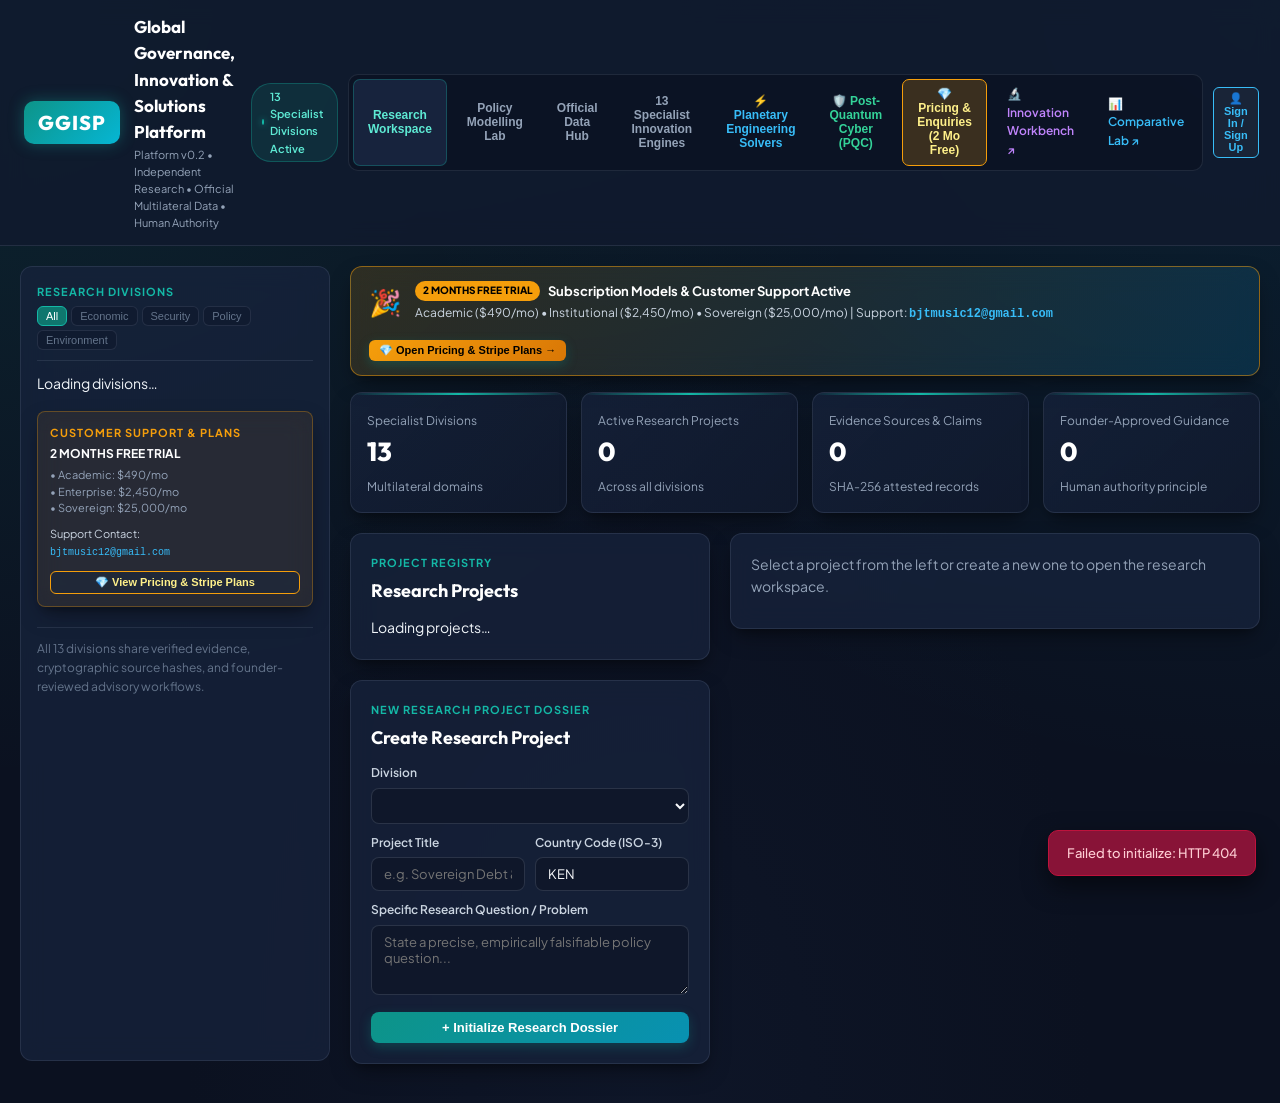
==== index.html @ ae22055c "fix(pricing): add homepage pricing banner, sidebar support desk, direct /pricing routes, hash router" ====
<!doctype html>
<html lang="en">
<head>
  <meta charset="utf-8">
  <meta name="viewport" content="width=device-width, initial-scale=1">
  <title>GGISP Platform v0.2 • Global Governance, Innovation & Solutions Platform</title>
  <link rel="preconnect" href="https://fonts.googleapis.com">
  <link rel="preconnect" href="https://fonts.gstatic.com" crossorigin>
  <link href="https://fonts.googleapis.com/css2?family=Outfit:wght@400;500;600;700;800&family=Plus+Jakarta+Sans:wght@400;500;600;700&display=swap" rel="stylesheet">
  <style>
    :root {
      --bg-main: #0b1120;
      --bg-surface: #111a2e;
      --bg-card: #17233d;
      --bg-glass: rgba(23, 35, 61, 0.75);
      --border: rgba(148, 163, 184, 0.15);
      --border-accent: rgba(20, 184, 166, 0.4);
      --teal-glow: #14b8a6;
      --teal-dark: #0f766e;
      --cyan: #06b6d4;
      --gold: #f59e0b;
      --rose: #f43f5e;
      --emerald: #10b981;
      --text-main: #f1f5f9;
      --text-muted: #94a3b8;
      --text-dim: #64748b;
      --radius: 12px;
      --shadow: 0 10px 25px -5px rgba(0, 0, 0, 0.4), 0 8px 10px -6px rgba(0, 0, 0, 0.3);
    }
    * { box-sizing: border-box; }
    body {
      margin: 0;
      background: var(--bg-main);
      color: var(--text-main);
      font-family: 'Plus Jakarta Sans', -apple-system, BlinkMacSystemFont, Segoe UI, Roboto, sans-serif;
      font-size: 14px;
      line-height: 1.55;
      background-image: 
        radial-gradient(at 0% 0%, rgba(20, 184, 166, 0.12) 0px, transparent 50%),
        radial-gradient(at 100% 0%, rgba(6, 182, 212, 0.1) 0px, transparent 50%),
        radial-gradient(at 50% 100%, rgba(15, 23, 42, 0.8) 0px, transparent 50%);
      min-height: 100vh;
    }
    header {
      background: rgba(17, 26, 46, 0.85);
      backdrop-filter: blur(12px);
      border-bottom: 1px solid var(--border);
      padding: 14px 24px;
      position: sticky;
      top: 0;
      z-index: 50;
      display: flex;
      align-items: center;
      justify-content: space-between;
      gap: 16px;
    }
    .brand { display: flex; align-items: center; gap: 14px; }
    .brand-logo {
      background: linear-gradient(135deg, #0d9488, #06b6d4);
      color: white;
      font-family: 'Outfit', sans-serif;
      font-weight: 800;
      font-size: 20px;
      padding: 6px 14px;
      border-radius: 10px;
      letter-spacing: 1px;
      box-shadow: 0 0 15px rgba(20, 184, 166, 0.35);
    }
    .brand h1 { margin: 0; font-family: 'Outfit', sans-serif; font-size: 17px; font-weight: 700; color: #fff; }
    .brand small { display: block; color: var(--text-muted); font-size: 11px; }
    .header-pills { display: flex; align-items: center; gap: 10px; }
    .status-pill {
      background: rgba(20, 184, 166, 0.12);
      border: 1px solid rgba(20, 184, 166, 0.3);
      color: #5eead4;
      font-size: 11px;
      font-weight: 600;
      padding: 4px 10px;
      border-radius: 20px;
      display: flex;
      align-items: center;
      gap: 6px;
    }
    .status-pill::before {
      content: ''; display: inline-block; width: 6px; height: 6px; border-radius: 50%; background: #14b8a6;
      box-shadow: 0 0 6px #14b8a6;
    }
    .top-nav {
      display: flex;
      gap: 6px;
      background: rgba(11, 17, 32, 0.6);
      padding: 4px;
      border-radius: 10px;
      border: 1px solid var(--border);
    }
    .nav-btn {
      background: transparent;
      border: 0;
      color: var(--text-muted);
      padding: 6px 14px;
      border-radius: 7px;
      font-size: 12px;
      font-weight: 600;
      cursor: pointer;
      transition: all .2s;
    }
    .nav-btn.active, .nav-btn:hover { background: var(--bg-card); color: #fff; }
    .nav-btn.active { color: #5eead4; border: 1px solid rgba(20, 184, 166, 0.3); }

    .layout {
      max-width: 1540px;
      margin: 0 auto;
      padding: 20px;
      display: grid;
      grid-template-columns: 310px minmax(0, 1fr);
      gap: 20px;
    }
    aside {
      background: var(--bg-glass);
      backdrop-filter: blur(12px);
      border: 1px solid var(--border);
      border-radius: var(--radius);
      padding: 16px;
      height: calc(100vh - 105px);
      overflow-y: auto;
      position: sticky;
      top: 85px;
    }
    .panel {
      background: var(--bg-glass);
      backdrop-filter: blur(12px);
      border: 1px solid var(--border);
      border-radius: var(--radius);
      padding: 20px;
      margin-bottom: 20px;
      box-shadow: var(--shadow);
    }
    .panel:hover { border-color: rgba(148, 163, 184, 0.25); }

    .eyebrow {
      font-size: 11px;
      font-weight: 700;
      text-transform: uppercase;
      letter-spacing: 1px;
      color: var(--teal-glow);
      margin-bottom: 6px;
      display: flex;
      align-items: center;
      gap: 6px;
    }
    h2 { font-family: 'Outfit', sans-serif; font-size: 18px; font-weight: 700; margin: 0 0 12px; color: #fff; }
    h3 { font-family: 'Outfit', sans-serif; font-size: 15px; font-weight: 600; margin: 0 0 8px; color: #e2e8f0; }
    p { margin: 0 0 10px; color: var(--text-muted); }
    .help { font-size: 12px; color: var(--text-dim); }

    /* Domain List */
    .domain-filter {
      display: flex;
      gap: 4px;
      flex-wrap: wrap;
      margin-bottom: 12px;
      padding-bottom: 10px;
      border-bottom: 1px solid var(--border);
    }
    .df-btn {
      background: rgba(15, 23, 42, 0.5);
      border: 1px solid var(--border);
      color: var(--text-dim);
      font-size: 11px;
      padding: 3px 8px;
      border-radius: 6px;
      cursor: pointer;
    }
    .df-btn.active { background: var(--teal-dark); color: #fff; border-color: var(--teal-glow); }

    .domain-item {
      width: 100%;
      text-align: left;
      padding: 10px 12px;
      border-radius: 8px;
      background: transparent;
      border: 1px solid transparent;
      color: var(--text-main);
      display: flex;
      justify-content: space-between;
      align-items: center;
      cursor: pointer;
      margin-bottom: 4px;
      transition: all .15s;
    }
    .domain-item:hover { background: rgba(255, 255, 255, 0.04); }
    .domain-item.active { background: rgba(20, 184, 166, 0.12); border-color: var(--border-accent); color: #5eead4; }
    .domain-info b { display: block; font-size: 13px; font-weight: 600; }
    .domain-info small { color: var(--text-dim); font-size: 11px; }
    .badge {
      background: rgba(148, 163, 184, 0.15);
      color: var(--text-muted);
      font-size: 11px;
      padding: 2px 7px;
      border-radius: 12px;
      font-weight: 600;
    }

    /* Metrics Grid */
    .metrics {
      display: grid;
      grid-template-columns: repeat(4, 1fr);
      gap: 14px;
      margin-bottom: 20px;
    }
    .metric-card {
      background: linear-gradient(135deg, rgba(23, 35, 61, 0.7), rgba(17, 26, 46, 0.8));
      border: 1px solid var(--border);
      padding: 16px;
      border-radius: var(--radius);
      box-shadow: var(--shadow);
      position: relative;
      overflow: hidden;
    }
    .metric-card::after {
      content: '';
      position: absolute;
      top: 0; left: 0; right: 0; height: 2px;
      background: linear-gradient(90deg, transparent, var(--teal-glow), transparent);
    }
    .metric-num { font-family: 'Outfit', sans-serif; font-size: 26px; font-weight: 800; color: #fff; margin: 2px 0; }
    .metric-card small { color: var(--text-muted); font-size: 12px; }

    /* Work Area Grid */
    .grid-2 { display: grid; grid-template-columns: 360px minmax(0, 1fr); gap: 20px; }

    /* Forms & Inputs */
    label { display: block; font-size: 12px; font-weight: 600; color: #cbd5e1; margin-bottom: 5px; }
    input:not([type="checkbox"]), select, textarea {
      width: 100%;
      background: #0f172a;
      border: 1px solid rgba(148, 163, 184, 0.2);
      border-radius: 8px;
      padding: 8px 12px;
      color: #f8fafc;
      font-family: inherit;
      font-size: 13px;
      transition: border-color .2s;
    }
    input:focus, select:focus, textarea:focus {
      outline: none;
      border-color: var(--teal-glow);
      box-shadow: 0 0 0 3px rgba(20, 184, 166, 0.2);
    }
    textarea { min-height: 70px; resize: vertical; }
    .row-2 { display: grid; grid-template-columns: 1fr 1fr; gap: 10px; }
    .row-3 { display: grid; grid-template-columns: 1fr 1fr 1fr; gap: 10px; }

    /* Buttons */
    .btn {
      display: inline-flex;
      align-items: center;
      justify-content: center;
      gap: 6px;
      padding: 8px 16px;
      border-radius: 8px;
      font-weight: 600;
      font-size: 13px;
      cursor: pointer;
      transition: all .2s;
      border: 0;
    }
    .btn-primary {
      background: linear-gradient(135deg, #0d9488, #0891b2);
      color: white;
      box-shadow: 0 4px 12px rgba(13, 148, 136, 0.3);
    }
    .btn-primary:hover { opacity: 0.92; transform: translateY(-1px); }
    .btn-secondary {
      background: rgba(30, 41, 59, 0.7);
      border: 1px solid var(--border);
      color: #e2e8f0;
    }
    .btn-secondary:hover { background: rgba(51, 65, 85, 0.8); border-color: rgba(148, 163, 184, 0.3); }
    .btn-gold {
      background: linear-gradient(135deg, #d97706, #b45309);
      color: white;
    }
    .btn-sm { font-size: 11px; padding: 4px 10px; border-radius: 6px; }

    /* Tags & Statuses */
    .tag {
      font-size: 11px;
      font-weight: 700;
      padding: 3px 8px;
      border-radius: 12px;
      display: inline-flex;
      align-items: center;
      gap: 4px;
      text-transform: uppercase;
      letter-spacing: 0.5px;
    }
    .tag.supported, .tag.ready, .tag.approved { background: rgba(16, 185, 129, 0.15); color: #34d399; border: 1px solid rgba(16, 185, 129, 0.3); }
    .tag.unverified, .tag.concept, .tag.draft { background: rgba(245, 158, 11, 0.15); color: #fbbf24; border: 1px solid rgba(245, 158, 11, 0.3); }
    .tag.disputed, .tag.error { background: rgba(244, 63, 94, 0.15); color: #fb7185; border: 1px solid rgba(244, 63, 94, 0.3); }
    .tag.research, .tag.review { background: rgba(6, 182, 212, 0.15); color: #38bdf8; border: 1px solid rgba(6, 182, 212, 0.3); }

    /* Project Cards */
    .project-card {
      background: rgba(15, 23, 42, 0.6);
      border: 1px solid var(--border);
      border-radius: 9px;
      padding: 12px 14px;
      margin-bottom: 8px;
      cursor: pointer;
      text-align: left;
      width: 100%;
      color: var(--text-main);
      transition: all .15s;
    }
    .project-card:hover { border-color: rgba(20, 184, 166, 0.4); background: rgba(20, 184, 166, 0.05); }
    .project-card.active { border-color: var(--teal-glow); background: rgba(20, 184, 166, 0.12); }
    .project-card b { display: block; font-size: 13px; margin-bottom: 3px; color: #fff; }
    .project-card small { color: var(--text-muted); font-size: 11px; }

    /* Dossier Records */
    .record-card {
      background: rgba(15, 23, 42, 0.5);
      border: 1px solid var(--border);
      border-radius: 9px;
      padding: 14px;
      margin-bottom: 10px;
    }
    .record-card:hover { border-color: rgba(148, 163, 184, 0.25); }
    .record-header { display: flex; justify-content: space-between; align-items: flex-start; gap: 10px; margin-bottom: 6px; }

    /* Live Data Card */
    .data-pill {
      background: rgba(15, 23, 42, 0.8);
      border: 1px solid var(--border);
      border-radius: 8px;
      padding: 10px;
      text-align: center;
    }
    .data-pill small { color: var(--text-dim); display: block; font-size: 10px; text-transform: uppercase; }
    .data-pill b { font-family: 'Outfit', sans-serif; font-size: 16px; color: #38bdf8; display: block; margin-top: 2px; }

    /* SVG Chart */
    .chart-container {
      background: #090d16;
      border: 1px solid var(--border);
      border-radius: 10px;
      padding: 14px;
      margin: 14px 0;
    }
    svg.chart { width: 100%; height: 210px; overflow: visible; }
    .chart-legend { display: flex; gap: 15px; font-size: 11px; margin-top: 8px; justify-content: center; }
    .legend-item { display: flex; align-items: center; gap: 5px; color: var(--text-muted); }
    .legend-color { width: 10px; height: 10px; border-radius: 2px; }

    /* Notification message */
    #notification {
      position: fixed;
      bottom: 24px;
      right: 24px;
      max-width: 420px;
      z-index: 100;
      padding: 12px 18px;
      border-radius: 10px;
      box-shadow: 0 10px 25px rgba(0,0,0,0.5);
      font-size: 13px;
      font-weight: 500;
      display: none;
      animation: slideIn .2s ease;
    }
    #notification.success { background: #064e3b; border: 1px solid #059669; color: #a7f3d0; }
    #notification.error { background: #881337; border: 1px solid #be123c; color: #fecdd3; }
    @keyframes slideIn { from { transform: translateY(20px); opacity: 0; } to { transform: translateY(0); opacity: 1; } }

    /* Responsive */
    @media (max-width: 1080px) {
      .layout { grid-template-columns: 1fr; }
      aside { height: auto; position: static; }
      .grid-2 { grid-template-columns: 1fr; }
      .metrics { grid-template-columns: repeat(2, 1fr); }
    }
  </style>
</head>
<body>

<header>
  <div class="brand">
    <div class="brand-logo">GGISP</div>
    <div>
      <h1>Global Governance, Innovation & Solutions Platform</h1>
      <small>Platform v0.2 • Independent Research • Official Multilateral Data • Human Authority</small>
    </div>
  </div>
  <div class="header-pills">
    <span class="status-pill">13 Specialist Divisions Active</span>
    <div class="top-nav">
      <button class="nav-btn active" data-tab="workspace">Research Workspace</button>
      <button class="nav-btn" data-tab="models">Policy Modelling Lab</button>
      <button class="nav-btn" data-tab="official-data">Official Data Hub</button>
      <button class="nav-btn" data-tab="specialist">13 Specialist Innovation Engines</button>
      <button class="nav-btn" data-tab="engineering" style="color: #38bdf8; font-weight: 700;">⚡ Planetary Engineering Solvers</button>
      <button class="nav-btn" data-tab="pqc" style="color: #34d399; font-weight: 700;">🛡️ Post-Quantum Cyber (PQC)</button>
      <button class="nav-btn" data-tab="pricing" id="navBtnPricing" style="background: rgba(245, 158, 11, 0.2); border: 1px solid #f59e0b; color: #fef08a; font-weight: 800;">💎 Pricing & Enquiries (2 Mo Free)</button>
      <a href="/workbench" target="_blank" class="nav-btn" style="color:#c084fc; text-decoration:none; display:inline-flex; align-items:center; gap:4px;">🔬 Innovation Workbench ↗</a>
      <a href="/lab" target="_blank" class="nav-btn" style="color:#38bdf8; text-decoration:none; display:inline-flex; align-items:center; gap:4px;">📊 Comparative Lab ↗</a>
    </div>
    <div id="userAuthWidget" style="display: flex; align-items: center; gap: 8px;">
      <button id="authModalBtn" class="btn btn-secondary btn-sm" style="border-color: #38bdf8; color: #38bdf8; display: flex; align-items: center; gap: 5px; cursor: pointer;">
        👤 Sign In / Sign Up
      </button>
      <div id="userLoggedInPill" style="display: none; align-items: center; gap: 8px; background: rgba(15, 23, 42, 0.9); border: 1px solid rgba(56, 189, 248, 0.4); padding: 4px 10px; border-radius: 20px; font-size: 11px;">
        <span id="userDisplayName" style="font-weight: 600; color: #fff;"></span>
        <span id="userRoleBadge" class="badge" style="font-size: 10px;"></span>
        <button id="btnSignOut" style="background: transparent; border: 0; color: #f43f5e; cursor: pointer; font-size: 11px; padding: 0 4px; font-weight: 600;" title="Sign Out">Sign Out</button>
      </div>
    </div>
  </div>
</header>

<div class="layout">
  <!-- Sidebar: 13 Divisions -->
  <aside>
    <div class="eyebrow">RESEARCH DIVISIONS</div>
    <div class="domain-filter">
      <button class="df-btn active" data-family="all">All</button>
      <button class="df-btn" data-family="economic">Economic</button>
      <button class="df-btn" data-family="high">Security</button>
      <button class="df-btn" data-family="policy">Policy</button>
      <button class="df-btn" data-family="environment">Environment</button>
    </div>
    <div id="domainList">Loading divisions…</div>

    <!-- Customer Support & Pricing Sidebar Widget -->
    <div class="panel" style="margin-top: 16px; background: rgba(245, 158, 11, 0.08); border: 1px solid rgba(245, 158, 11, 0.3); padding: 12px; border-radius: 8px;">
      <div class="eyebrow" style="color: #f59e0b; margin-bottom: 4px;">CUSTOMER SUPPORT & PLANS</div>
      <div style="font-size: 12px; font-weight: 700; color: #fff; margin-bottom: 4px;">2 MONTHS FREE TRIAL</div>
      <div style="font-size: 11px; color: var(--text-muted); line-height: 1.5; margin-bottom: 8px;">
        • Academic: $490/mo<br>
        • Enterprise: $2,450/mo<br>
        • Sovereign: $25,000/mo
      </div>
      <div style="font-size: 11px; color: #cbd5e1; margin-bottom: 10px;">
        Support Contact:<br>
        <code style="color: #38bdf8; font-size: 10px; word-break: break-all;">bjtmusic12@gmail.com</code>
      </div>
      <button class="btn btn-secondary btn-sm" onclick="switchTab('pricing')" style="width: 100%; justify-content: center; border-color: #f59e0b; color: #fef08a; cursor: pointer; font-size: 11px; font-weight: 700;">
        💎 View Pricing & Stripe Plans
      </button>
    </div>

    <div style="margin-top: 16px; padding-top: 12px; border-top: 1px solid var(--border);" class="help">
      All 13 divisions share verified evidence, cryptographic source hashes, and founder-reviewed advisory workflows.
    </div>
  </aside>

  <!-- Main View -->
  <main>
    <!-- Prominent Global Launch & Pricing Announcement Banner -->
    <div class="panel" style="background: linear-gradient(135deg, rgba(245, 158, 11, 0.15), rgba(14, 165, 233, 0.15)); border: 1px solid rgba(245, 158, 11, 0.5); margin-bottom: 16px; padding: 14px 18px; display: flex; align-items: center; justify-content: space-between; gap: 16px; flex-wrap: wrap;">
      <div style="display: flex; align-items: center; gap: 14px;">
        <span style="font-size: 26px;">🎉</span>
        <div>
          <div style="display: flex; align-items: center; gap: 8px; flex-wrap: wrap;">
            <span class="badge" style="background: #f59e0b; color: #000; font-weight: 800; font-size: 10px; padding: 2px 8px;">2 MONTHS FREE TRIAL</span>
            <span style="font-size: 13px; font-weight: 700; color: #fff;">Subscription Models & Customer Support Active</span>
          </div>
          <div style="font-size: 12px; color: #cbd5e1; margin-top: 3px;">
            Academic ($490/mo) • Institutional ($2,450/mo) • Sovereign ($25,000/mo) | Support: <code style="color: #38bdf8; font-weight: 700;">bjtmusic12@gmail.com</code>
          </div>
        </div>
      </div>
      <div style="display: flex; gap: 8px; align-items: center;">
        <button class="btn btn-primary btn-sm" onclick="switchTab('pricing')" style="background: linear-gradient(135deg, #f59e0b, #d97706); color: #000; font-weight: 800; cursor: pointer; display: flex; align-items: center; gap: 5px;">
          💎 Open Pricing & Stripe Plans →
        </button>
      </div>
    </div>

    <div class="metrics" id="metricsBar">
      <div class="metric-card"><small>Specialist Divisions</small><div class="metric-num">13</div><small>Multilateral domains</small></div>
      <div class="metric-card"><small>Active Research Projects</small><div class="metric-num" id="metricProjects">0</div><small>Across all divisions</small></div>
      <div class="metric-card"><small>Evidence Sources & Claims</small><div class="metric-num" id="metricEvidence">0</div><small>SHA-256 attested records</small></div>
      <div class="metric-card"><small>Founder-Approved Guidance</small><div class="metric-num" id="metricApproved">0</div><small>Human authority principle</small></div>
    </div>

    <!-- TAB 1: WORKSPACE -->
    <div id="tab-workspace" class="tab-content">
      <div class="grid-2">
        <div>
          <!-- Projects List -->
          <div class="panel">
            <div class="eyebrow">PROJECT REGISTRY</div>
            <h2>Research Projects</h2>
            <div id="projectList">Loading projects…</div>
          </div>

          <!-- Create Project -->
          <div class="panel">
            <div class="eyebrow">NEW RESEARCH PROJECT DOSSIER</div>
            <h2>Create Research Project</h2>
            <form id="createProjectForm">
              <div style="margin-bottom: 10px;">
                <label>Division</label>
                <select id="projDomain" name="domain_slug" required></select>
              </div>
              <div class="row-2" style="margin-bottom: 10px;">
                <div>
                  <label>Project Title</label>
                  <input name="title" minlength="4" maxlength="180" placeholder="e.g. Sovereign Debt & Tariff Shocks" required>
                </div>
                <div>
                  <label>Country Code (ISO-3)</label>
                  <input name="country_code" value="KEN" maxlength="5" required>
                </div>
              </div>
              <div style="margin-bottom: 12px;">
                <label>Specific Research Question / Problem</label>
                <textarea name="problem" minlength="15" placeholder="State a precise, empirically falsifiable policy question..." required></textarea>
              </div>
              <button class="btn btn-primary" type="submit" style="width:100%;">+ Initialize Research Dossier</button>
            </form>
          </div>
        </div>

        <!-- Project Dossier Workspace -->
        <div id="dossierWorkspace">
          <div class="panel">
            <p>Select a project from the left or create a new one to open the research workspace.</p>
          </div>
        </div>
      </div>
    </div>

    <!-- TAB 2: MODELLING LAB -->
    <div id="tab-models" class="tab-content" style="display:none;">
      <div class="panel">
        <div class="eyebrow">QUANTITATIVE SIMULATION LAB</div>
        <h2>Validated Mathematical Policy Models</h2>
        <p>Transparent, peer-checkable stock-flow equations and cross-domain simulations calibrated with official data.</p>
        
        <div class="top-nav" style="margin-bottom: 16px; width: fit-content;">
          <button class="nav-btn active" data-model="debt">Dynamic Sovereign Debt Model</button>
          <button class="nav-btn" data-model="devfin">Development Finance Allocation</button>
          <button class="nav-btn" data-model="cross">Cross-Domain Macro-Fiscal Simulator</button>
        </div>

        <!-- Model 1: Dynamic Sovereign Debt -->
        <div id="model-pane-debt">
          <form id="debtModelForm">
            <div class="row-3" style="margin-bottom: 10px;">
              <div><label>Initial Debt / GDP (%)</label><input type="number" step="0.1" name="initial_debt_percent_gdp" value="70.8" required></div>
              <div><label>Effective Nominal Interest Rate (%)</label><input type="number" step="0.1" name="interest_rate_percent" value="7.2" required></div>
              <div><label>Nominal GDP Growth (%)</label><input type="number" step="0.1" name="nominal_gdp_growth_percent" value="6.5" required></div>
            </div>
            <div class="row-3" style="margin-bottom: 10px;">
              <div><label>Primary Budget Surplus / GDP (%)</label><input type="number" step="0.1" name="primary_surplus_percent_gdp" value="-0.8" required></div>
              <div><label>Foreign Currency Debt Share (%)</label><input type="number" step="1" name="foreign_debt_share_percent" value="55" required></div>
              <div><label>Year-1 Currency Depreciation (%)</label><input type="number" step="0.5" name="currency_depreciation_percent" value="10" required></div>
            </div>
            <div class="row-2" style="margin-bottom: 14px;">
              <div><label>Contingent Liabilities Shock (% GDP)</label><input type="number" step="0.5" name="contingent_liabilities_percent_gdp" value="0.0"></div>
              <div><label>Simulation Horizon (Years)</label><input type="number" min="1" max="25" name="years" value="5" required></div>
            </div>
            <div style="display:flex; gap:10px;">
              <button class="btn btn-primary" type="submit">Run Debt Scenarios</button>
              <button class="btn btn-secondary" type="button" id="saveDebtSimBtn">Save Result to Selected Project</button>
            </div>
          </form>
          <div id="debtModelOutput" style="margin-top: 16px;"></div>
        </div>

        <!-- Model 2: Development Finance -->
        <div id="model-pane-devfin" style="display:none;">
          <form id="devfinModelForm">
            <div class="row-3" style="margin-bottom: 10px;">
              <div><label>Financing Pool (Million USD)</label><input type="number" step="10" name="total_financing_pool_million_usd" value="2500" required></div>
              <div><label>National GDP (Million USD)</label><input type="number" step="100" name="country_gdp_million_usd" value="110000" required></div>
              <div><label>Annual Govt Revenue (Million USD)</label><input type="number" step="100" name="annual_govt_revenue_million_usd" value="19500" required></div>
            </div>
            <div class="row-3" style="margin-bottom: 10px;">
              <div><label>Existing Debt Service (Million USD)</label><input type="number" step="10" name="current_annual_debt_service_million_usd" value="4800" required></div>
              <div><label>Concessional Interest (%)</label><input type="number" step="0.1" name="concessional_interest_rate_percent" value="1.8" required></div>
              <div><label>Grant Share (%)</label><input type="number" step="1" name="grant_element_share_percent" value="35" required></div>
            </div>
            <div class="row-2" style="margin-bottom: 14px;">
              <div><label>Sector Weights: Infra / Health / Edu / Climate (%)</label>
                <div class="row-2">
                  <input type="number" name="infrastructure_weight" value="35" title="Infrastructure">
                  <input type="number" name="healthcare_weight" value="25" title="Healthcare">
                  <input type="number" name="education_weight" value="20" title="Education">
                  <input type="number" name="climate_adaptation_weight" value="20" title="Climate">
                </div>
              </div>
              <div><label>Loan Maturity (Years)</label><input type="number" name="loan_maturity_years" value="25" required></div>
            </div>
            <button class="btn btn-primary" type="submit">Optimize Capital Allocation</button>
          </form>
          <div id="devfinModelOutput" style="margin-top: 16px;"></div>
        </div>

        <!-- Model 3: Cross Domain Macro-Fiscal -->
        <div id="model-pane-cross" style="display:none;">
          <form id="crossModelForm">
            <div class="row-3" style="margin-bottom: 10px;">
              <div><label>Country Code</label><input name="country_code" value="KEN" required></div>
              <div><label>Initial Debt / GDP (%)</label><input type="number" step="0.1" name="initial_debt_percent_gdp" value="70.8" required></div>
              <div><label>Baseline GDP Growth (%)</label><input type="number" step="0.1" name="baseline_gdp_growth_percent" value="5.2" required></div>
            </div>
            <div class="row-3" style="margin-bottom: 10px;">
              <div><label>Annual Exports (Million USD)</label><input type="number" step="10" name="annual_exports_million_usd" value="7430" required></div>
              <div><label>Trade Openness / GDP (%)</label><input type="number" step="0.5" name="trade_openness_percent_gdp" value="34.5" required></div>
              <div><label>Partner Tariff Shock (Delta pp)</label><input type="number" step="0.5" name="partner_tariff_shock_delta_pp" value="5.0" required></div>
            </div>
            <div class="row-2" style="margin-bottom: 14px;">
              <div><label>Concessional MDB Financing (Million USD/yr)</label><input type="number" step="10" name="annual_concessional_finance_million_usd" value="1200" required></div>
              <div><label>Simulation Horizon (Years)</label><input type="number" min="1" max="15" name="years" value="5" required></div>
            </div>
            <button class="btn btn-primary" type="submit">Simulate Cross-Domain Policy Paths</button>
          </form>
          <div id="crossModelOutput" style="margin-top: 16px;"></div>
        </div>

      </div>
    </div>

    <!-- TAB 3: OFFICIAL DATA HUB -->
    <div id="tab-official-data" class="tab-content" style="display:none;">
      <div class="panel">
        <div class="eyebrow">MULTILATERAL DATA INTEGRATION</div>
        <h2>World Bank • IMF • WTO Official Data Hub</h2>
        <p>Live queries with authenticated fallback datasets and cryptographic provenance snapshots.</p>

        <div style="display: flex; gap: 10px; align-items: center; margin-bottom: 16px;">
          <label style="margin:0; font-size:13px;">Select Benchmark Sovereign:</label>
          <select id="countrySelect" style="max-width: 250px;">
            <option value="KEN">Kenya (KEN) — Sub-Saharan Africa</option>
            <option value="GHA">Ghana (GHA) — West Africa</option>
            <option value="LKA">Sri Lanka (LKA) — South Asia</option>
            <option value="ARG">Argentina (ARG) — Latin America</option>
            <option value="ZMB">Zambia (ZMB) — Southern Africa</option>
            <option value="VNM">Vietnam (VNM) — East Asia</option>
            <option value="IND">India (IND) — South Asia</option>
          </select>
          <button class="btn btn-primary" id="fetchOfficialBtn">Query Multilateral Hub</button>
          <button class="btn btn-gold" id="applyToModelsBtn">Apply to Simulation Lab →</button>
        </div>

        <div id="officialDataDisplay">Click "Query Multilateral Hub" to inspect harmonized World Bank, IMF, and WTO data.</div>
      </div>
    </div>

    <!-- TAB 4: 13 SPECIALIST INNOVATION ENGINES -->
    <div id="tab-specialist" class="tab-content" style="display:none;">
      <div class="panel">
        <div class="eyebrow">HIGH INNOVATION SUITE • 13 DOMAINS</div>
        <h2>Specialist Quantitative Innovation Engines</h2>
        <p>Advanced algorithmic policy solvers for every international domain — from nuclear safeguards and orbital space safety to global minimum taxes and genomic early warning.</p>

        <div style="display: flex; gap: 12px; align-items: center; margin-bottom: 18px; flex-wrap: wrap;">
          <label style="margin:0; font-size:13px; font-weight:600;">Select Specialist Division:</label>
          <select id="specialistEngineSelect" style="max-width: 380px;"></select>
          <button class="btn btn-primary" id="loadEngineSpecBtn">Configure Parameters</button>
        </div>

        <div id="engineCardHeader" class="record-card" style="margin-bottom:16px; border-left: 3px solid var(--teal-glow);">
          <div class="record-header">
            <div>
              <b id="engineTitleDisplay" style="font-size:15px; color:#fff;">Select an engine</b>
              <small id="engineInstDisplay" style="color:var(--text-dim); display:block; margin-top:2px;"></small>
            </div>
            <span class="tag supported" id="engineSlugBadge">DOMAIN ENGINE</span>
          </div>
          <p id="engineDescDisplay" style="font-size:13px; margin: 6px 0 0; color:#cbd5e1;"></p>
        </div>

        <div class="grid-2">
          <!-- Parameter Inputs -->
          <div class="panel" style="padding:16px; background:rgba(15,23,42,0.6);">
            <div class="eyebrow">ALGORITHMIC PARAMETERS</div>
            <form id="specialistEngineForm">
              <div id="engineParamFields"></div>
              <button class="btn btn-primary" type="submit" style="width:100%; margin-top:14px;">▶ Execute Quantitative Engine</button>
            </form>
          </div>

          <!-- Output Display -->
          <div class="panel" style="padding:16px; background:rgba(15,23,42,0.6);">
            <div class="eyebrow">SIMULATION OUTPUT & POLICY EVALUATION</div>
            <div id="engineOutputDisplay"><p class="help">Configure parameters and click "Execute Quantitative Engine" to run calculations.</p></div>
          </div>
        </div>
      </div>
    <!-- TAB 5: PLANETARY ENGINEERING SOLVERS & ADVANCED TECHNOLOGIES -->
    <div id="tab-engineering" class="tab-content" style="display:none;">
      <div class="panel" style="background: linear-gradient(135deg, rgba(23, 35, 61, 0.9), rgba(15, 23, 42, 0.95)); border: 1px solid rgba(56, 189, 248, 0.3);">
        <div class="eyebrow" style="color: #38bdf8;">MISSION CONTROL • ADVANCED PLANETARY ENGINEERING</div>
        <h2 style="font-size: 22px; margin-top: 4px;">Real-World Operational Solvers & Cryptographic Verification Deck</h2>
        <p style="color: var(--text-muted); max-width: 900px; margin-bottom: 20px;">
          Direct machine-actionable execution payloads across international operations centers: CCSDS 508.0 Conjunction Data Messages (CDM), HL7 / FHIR R4 Critical Care Transfers, OASIS STIX 2.1 Enclave Playbooks, OGC GeoJSON Exploration Drill targets, EVM Parametric Smart Contracts, and SHA-256 Merkle Proof Attestation.
        </p>

        <!-- Engineering Sub-Grid -->
        <div style="display: grid; grid-template-columns: 1fr 1fr; gap: 20px;">
          
          <!-- LEFT: SYSTEMIC CASCADE SOLVER -->
          <div class="panel" style="background: rgba(11, 17, 32, 0.7); border: 1px solid rgba(148, 163, 184, 0.2);">
            <div class="eyebrow" style="color: #f59e0b;">CROSS-DOMAIN NON-LINEAR COUPLING</div>
            <h3 style="margin-top:0;">Autonomous Cascade Stress-Tester & Pareto Optimizer</h3>
            <p style="font-size:12px; color:var(--text-muted);">
              Models compounding multi-system shocks across climate, sovereign debt, pandemic ICU demand, space debris conjunctions, and critical minerals.
            </p>

            <form id="cascadeSolverForm">
              <div style="margin-bottom: 10px;">
                <label style="display:flex; justify-content:space-between;">
                  <span>Cyclone Windspeed (Knots)</span>
                  <b id="lblCyclone">120 kts (Cat 4)</b>
                </label>
                <input type="range" id="rngCyclone" min="65" max="185" value="120" style="width:100%;">
              </div>

              <div style="margin-bottom: 10px;">
                <label style="display:flex; justify-content:space-between;">
                  <span>Sovereign Debt / GDP (%)</span>
                  <b id="lblDebt">82.0%</b>
                </label>
                <input type="range" id="rngDebt" min="35" max="160" value="82" style="width:100%;">
              </div>

              <div style="margin-bottom: 10px;">
                <label style="display:flex; justify-content:space-between;">
                  <span>Pandemic ICU Surge (R₀)</span>
                  <b id="lblR0">3.2</b>
                </label>
                <input type="range" id="rngR0" min="1.0" max="6.0" step="0.1" value="3.2" style="width:100%;">
              </div>

              <div style="margin-bottom: 10px;">
                <label style="display:flex; justify-content:space-between;">
                  <span>Critical Mineral Embargo Shock (%)</span>
                  <b id="lblMinerals">35% Export Ban</b>
                </label>
                <input type="range" id="rngMinerals" min="0" max="80" value="35" style="width:100%;">
              </div>

              <div style="margin-bottom: 14px;">
                <label style="display:flex; justify-content:space-between;">
                  <span>Available Fiscal Contingency Reserve ($M USD)</span>
                  <b id="lblBuffer">$250M USD</b>
                </label>
                <input type="range" id="rngBuffer" min="20" max="1000" step="10" value="250" style="width:100%;">
              </div>

              <button type="submit" class="btn btn-primary" style="width:100%; background: linear-gradient(135deg, #0284c7, #0d9488);">
                ⚡ Compute Non-Linear Contagion & Pareto Intervention
              </button>
            </form>

            <div id="cascadeResultsDisplay" style="margin-top: 14px;"></div>
          </div>

          <!-- RIGHT: OPERATIONAL PLAYBOOK GENERATOR -->
          <div>
            <div class="panel" style="background: rgba(11, 17, 32, 0.7); border: 1px solid rgba(148, 163, 184, 0.2); margin-bottom: 20px;">
              <div class="eyebrow" style="color: #10b981;">REAL-WORLD MACHINE DISPATCH</div>
              <h3 style="margin-top:0;">Automated Operational Playbook Generator</h3>
              <p style="font-size:12px; color:var(--text-muted);">
                Generate ready-to-deploy machine protocols adhering directly to aerospace, healthcare, cybersecurity, and financial engineering standards.
              </p>

              <div style="display:flex; gap:10px; margin-bottom:12px;">
                <select id="playbookDomainSelect" style="flex:1;">
                  <option value="space-security">Space Security • CCSDS 508.0 Conjunction Data Message (CDM)</option>
                  <option value="global-health">Global Health • HL7 / FHIR R4 Critical Care Transfer Bundle</option>
                  <option value="cybersecurity">Cybersecurity • OASIS STIX 2.1 Threat Indicator & D3FEND Playbook</option>
                  <option value="critical-minerals">Critical Minerals • OGC GeoJSON High-Prospectivity Drill Targets</option>
                  <option value="climate-finance">Climate Finance • EVM Solidity Parametric Payout Smart Contract</option>
                  <option value="sovereign-debt">Sovereign Debt • ICMA Enhanced Single-Limb CAC Voting Script</option>
                  <option value="nuclear-security">Nuclear Security • IAEA Safeguards Zero-Knowledge Inspection Manifest</option>
                  <option value="un-security-council">UN Security Council • UNSC Resolution Voting & Article 108 Ledger</option>
                  <option value="wto-trade">WTO & Global Trade • WTO Tariff Harmonized Schedule & Chokepoint Reroute</option>
                  <option value="ai-governance">AI Governance • NIST OSCAL Machine-Readable Security Assessment</option>
                  <option value="ocean-governance">Ocean Governance • FAO Port State Measures Agreement IUU Notice</option>
                  <option value="international-tax">International Taxation • OECD Pillar Two GloBE XML CbCR Return</option>
                  <option value="development-finance">Development Finance • MDB Risk-Participation Guarantee Term Sheet</option>
                </select>
                <button id="btnGeneratePlaybook" class="btn btn-gold">Generate Payload</button>
              </div>

              <div style="display:flex; justify-content:space-between; align-items:center; margin-bottom:6px;">
                <span style="font-size:11px; color:var(--text-muted);" id="playbookFormatTag">Standard: JSON Payload</span>
                <button class="btn btn-secondary" style="padding:4px 10px; font-size:11px;" id="btnCopyPlaybook">📋 Copy Code</button>
              </div>
              <pre id="playbookCodeViewer" style="background:#050914; border:1px solid #1e293b; padding:12px; border-radius:8px; font-family:monospace; font-size:11px; max-height:280px; overflow-y:auto; color:#38bdf8; margin:0;">Click "Generate Payload" to generate standardized machine-actionable instructions.</pre>
            </div>

            <!-- CRYPTOGRAPHIC MERKLE TREE AUDITOR -->
            <div class="panel" style="background: rgba(11, 17, 32, 0.7); border: 1px solid rgba(148, 163, 184, 0.2);">
              <div class="eyebrow" style="color: #a855f7;">CRYPTOGRAPHIC TAMPER-PROOF ATTESTATION</div>
              <h3 style="margin-top:0;">Planetary Evidence Merkle Tree & Audit Proof Terminal</h3>
              <p style="font-size:12px; color:var(--text-muted);">
                SHA-256 Merkle tree anchoring all projects, sources, simulations, and founder approvals into a verifiable cryptographic root.
              </p>
              
              <div style="display:flex; gap:10px; margin-bottom:12px;">
                <button id="btnFetchMerkleTree" class="btn btn-primary" style="background:#7e22ce;">Inspect Live Merkle Root</button>
                <button id="btnVerifyLeafProof" class="btn btn-secondary">Verify Proof Path</button>
              </div>

              <div id="merkleTreeDisplay" style="font-size:12px; color:var(--text-muted); background:#050914; border:1px solid #1e293b; padding:10px; border-radius:8px;">
                Click "Inspect Live Merkle Root" to compute deterministic cryptographic state.
              </div>
            </div>

          </div>

        </div>
    </div>

    <!-- TAB 6: POST-QUANTUM CRYPTOGRAPHY & CYBER RESILIENCE (NIST FIPS 203/204/205) -->
    <div id="tab-pqc" class="tab-content" style="display:none;">
      <div class="panel" style="background: rgba(11, 17, 32, 0.85); border: 1px solid rgba(52, 211, 153, 0.35);">
        <div class="eyebrow" style="color: #34d399;">POST-QUANTUM CYBERSECURITY • NIST FIPS 203/204/205 STANDARDS</div>
        <h2 style="margin-top:2px;">Post-Quantum Cryptography & Quantum Threat Defense Subsystem</h2>
        <p style="color:var(--text-muted); font-size:13px; max-width:980px;">
          Hardened against Shor's and Grover's quantum cryptanalytic attacks. Implements Module-Lattice Key Encapsulation (ML-KEM / Kyber), Module-Lattice Digital Signatures (ML-DSA / Dilithium), Stateless Hash-Based Signatures (SLH-DSA / SPHINCS+), Hybrid Post-Quantum Envelope Encryption (AES-256-GCM), and Mosca's Theorem (HNDL) Threat Modeling.
        </p>

        <!-- PQC Status Summary Cards -->
        <div class="row-3" style="margin-bottom: 20px;">
          <div class="data-pill" style="border-color: rgba(52, 211, 153, 0.4); text-align:left; padding:14px;">
            <small style="color:#34d399; font-weight:700;">NIST FIPS 203 • LATTICE KEM</small>
            <b style="color:#f1f5f9; font-size:15px; margin:4px 0;">ML-KEM-768 (Kyber)</b>
            <div style="font-size:11px; color:#94a3b8;">192-bit Quantum IND-CCA2 Key Encapsulation over ring R_3329 with Fujisaki-Okamoto implicit rejection.</div>
          </div>
          <div class="data-pill" style="border-color: rgba(56, 189, 248, 0.4); text-align:left; padding:14px;">
            <small style="color:#38bdf8; font-weight:700;">NIST FIPS 204 • LATTICE SIGNATURES</small>
            <b style="color:#f1f5f9; font-size:15px; margin:4px 0;">ML-DSA-65 (Dilithium)</b>
            <div style="font-size:11px; color:#94a3b8;">EUF-CMA Quantum Digital Signatures using Fiat-Shamir with Aborts over R_8380417.</div>
          </div>
          <div class="data-pill" style="border-color: rgba(168, 85, 247, 0.4); text-align:left; padding:14px;">
            <small style="color:#c084fc; font-weight:700;">NIST FIPS 205 • STATELESS HASH</small>
            <b style="color:#f1f5f9; font-size:15px; margin:4px 0;">SLH-DSA (WOTS+)</b>
            <div style="font-size:11px; color:#94a3b8;">Stateless hash-based signatures relying purely on SHA3/SHAKE-256 pre-image resistance; immune to Shor's algorithm.</div>
          </div>
        </div>

        <div class="grid-2">
          <!-- Left Column: Interactive PQC Cryptographic Terminals -->
          <div>
            <!-- Terminal 1: ML-KEM-768 Interactive Key Encapsulation -->
            <div class="panel" style="background: rgba(15, 23, 42, 0.7); margin-bottom: 16px;">
              <div class="eyebrow" style="color: #34d399;">NIST FIPS 203 KEY ENCAPSULATION</div>
              <h3 style="margin-top:0;">ML-KEM-768 Key Encapsulation & Shared Secret Derivation</h3>
              <p style="font-size:11px; color:var(--text-muted);">
                Generate quantum public/private keypair, encapsulate a 256-bit secret, and verify round-trip secret reconciliation.
              </p>
              <div style="display:flex; gap:8px; margin-bottom:12px; flex-wrap:wrap;">
                <button class="btn btn-primary" id="btnPqcGenKem" style="background:linear-gradient(135deg, #059669, #0d9488);">🔑 Generate ML-KEM-768 Keypair</button>
                <button class="btn btn-secondary" id="btnPqcEncapsulate">🔒 Encapsulate Secret</button>
                <button class="btn btn-secondary" id="btnPqcDecapsulate">🔓 Decapsulate & Reconcile</button>
              </div>
              <div id="pqcKemDisplay" style="background:#050914; border:1px solid #1e293b; padding:12px; border-radius:8px; font-size:11px; color:#cbd5e1; max-height:220px; overflow-y:auto; font-family:monospace;">
                Click "Generate ML-KEM-768 Keypair" to initialize lattice ring R_3329.
              </div>
            </div>

            <!-- Terminal 2: ML-DSA-65 Quantum Digital Signatures -->
            <div class="panel" style="background: rgba(15, 23, 42, 0.7); margin-bottom: 16px;">
              <div class="eyebrow" style="color: #38bdf8;">NIST FIPS 204 DIGITAL SIGNATURES</div>
              <h3 style="margin-top:0;">ML-DSA-65 Quantum Digital Signatures & Anti-Tamper Engine</h3>
              <p style="font-size:11px; color:var(--text-muted);">
                Sign policy statements and empirical claims with lattice-based Fiat-Shamir proofs. Test anti-tamper rejection.
              </p>
              <div style="margin-bottom:8px;">
                <label style="font-size:11px;">Message to Sign / Attest:</label>
                <input id="pqcSignMessageInput" value="UN Multilateral Sovereign Debt Restructuring Protocol 2026 - Attested by Founder" style="font-size:12px;">
              </div>
              <div style="display:flex; gap:8px; margin-bottom:12px; flex-wrap:wrap;">
                <button class="btn btn-primary" id="btnPqcSignMessage">✍️ Sign with ML-DSA-65</button>
                <button class="btn btn-secondary" id="btnPqcVerifyMessage">✅ Verify Signature</button>
                <button class="btn btn-secondary" id="btnPqcTamperTest" style="color:#f43f5e; border-color:rgba(244,63,94,0.4);">⚠️ Simulate Tamper Attack</button>
              </div>
              <div id="pqcDsaDisplay" style="background:#050914; border:1px solid #1e293b; padding:12px; border-radius:8px; font-size:11px; color:#cbd5e1; max-height:220px; overflow-y:auto; font-family:monospace;">
                Click "Sign with ML-DSA-65" to generate quantum signature.
              </div>
            </div>

            <!-- Terminal 3: Post-Quantum Envelope Encryption -->
            <div class="panel" style="background: rgba(15, 23, 42, 0.7);">
              <div class="eyebrow" style="color: #f59e0b;">QUANTUM-SAFE ENVELOPE ENCRYPTION</div>
              <h3 style="margin-top:0;">Hybrid Envelope: ML-KEM-768 + AES-256-GCM</h3>
              <p style="font-size:11px; color:var(--text-muted);">
                Encrypt sensitive policy briefs or sovereign negotiating positions against future quantum eavesdroppers ("Harvest Now, Decrypt Later").
              </p>
              <div style="margin-bottom:8px;">
                <label style="font-size:11px;">Confidential Policy Plaintext:</label>
                <textarea id="pqcEnvelopePlaintext" rows="2" style="font-size:12px;">CONFIDENTIAL: Critical minerals supply agreement between Sovereign State and Multi-lateral Transition Facility. Tariff exemption clause verified.</textarea>
              </div>
              <div style="display:flex; gap:8px; margin-bottom:12px;">
                <button class="btn btn-primary" id="btnPqcEncryptEnvelope" style="background:linear-gradient(135deg, #d97706, #0d9488);">🛡️ Encrypt with Post-Quantum Envelope</button>
                <button class="btn btn-secondary" id="btnPqcDecryptEnvelope">🔓 Decrypt Envelope</button>
              </div>
              <div id="pqcEnvelopeDisplay" style="background:#050914; border:1px solid #1e293b; padding:12px; border-radius:8px; font-size:11px; color:#cbd5e1; max-height:220px; overflow-y:auto; font-family:monospace;">
                Ready to encrypt payload.
              </div>
            </div>
          </div>

          <!-- Right Column: Quantum Threat Matrix & Merkle Attestation -->
          <div>
            <!-- Terminal 4: Post-Quantum Merkle Root Attestation -->
            <div class="panel" style="background: rgba(15, 23, 42, 0.7); margin-bottom: 16px; border-color: rgba(168, 85, 247, 0.3);">
              <div class="eyebrow" style="color: #c084fc;">POST-QUANTUM AUDIT TREE ATTESTATION</div>
              <h3 style="margin-top:0;">ML-DSA-65 Planetary Merkle Root Signer</h3>
              <p style="font-size:11px; color:var(--text-muted);">
                Sign the live cryptographic Merkle Root of all 13 research divisions with a NIST FIPS 204 digital signature.
              </p>
              <button class="btn btn-primary" id="btnPqcSignMerkleRoot" style="background:linear-gradient(135deg, #7e22ce, #0d9488); margin-bottom:12px;">
                🛡️ Sign Live Merkle Root with ML-DSA-65
              </button>
              <div id="pqcMerkleSignDisplay" style="background:#050914; border:1px solid #1e293b; padding:12px; border-radius:8px; font-size:11px; color:#cbd5e1; max-height:220px; overflow-y:auto; font-family:monospace;">
                Click "Sign Live Merkle Root" to generate post-quantum cryptographic proof.
              </div>
            </div>

            <!-- Terminal 5: Shor's Algorithm Gate Calculator -->
            <div class="panel" style="background: rgba(15, 23, 42, 0.7); margin-bottom: 16px;">
              <div class="eyebrow" style="color: #f43f5e;">SHOR'S QUANTUM THREAT CALCULATOR</div>
              <h3 style="margin-top:0;">Quantum Resource Estimation vs Classical Cryptography</h3>
              <div class="row-2" style="margin-bottom:10px;">
                <div>
                  <label style="font-size:11px;">Classical Algorithm:</label>
                  <select id="pqcShorAlgoSelect">
                    <option value="RSA">RSA (Integer Factorization)</option>
                    <option value="ECDSA">ECDSA (Elliptic Curve Discrete Log)</option>
                  </select>
                </div>
                <div>
                  <label style="font-size:11px;">Key Size (Bits):</label>
                  <select id="pqcShorBitsSelect">
                    <option value="2048">2048 bits (Standard RSA)</option>
                    <option value="3072">3072 bits (128-bit classical equivalent)</option>
                    <option value="4096">4096 bits (Heavy RSA)</option>
                    <option value="256">256 bits (P-256 standard ECDSA)</option>
                    <option value="384">384 bits (P-384 ECDSA)</option>
                  </select>
                </div>
              </div>
              <button class="btn btn-secondary" id="btnCalcShorGates" style="margin-bottom:10px;">Compute Shor Gate Depth</button>
              <div id="pqcShorDisplay" style="background:#050914; border:1px solid #1e293b; padding:10px; border-radius:8px; font-size:11px;">
                Select algorithm and click "Compute Shor Gate Depth".
              </div>
            </div>

            <!-- Terminal 6: Mosca HNDL Matrix Across 13 Domains -->
            <div class="panel" style="background: rgba(15, 23, 42, 0.7);">
              <div class="eyebrow" style="color: #38bdf8;">MOSCA'S THEOREM (X + Y > Z) AUDIT</div>
              <h3 style="margin-top:0;">13-Domain "Harvest Now, Decrypt Later" Exposure Matrix</h3>
              <p style="font-size:11px; color:var(--text-muted);">
                Evaluates shelf-life sensitivity (X), PQC migration timeline (Y), and CRQC horizon (Z) across all research areas.
              </p>
              <button class="btn btn-secondary" id="btnLoadMoscaAudit" style="margin-bottom:10px;">Audit 13 Multilateral Domains</button>
              <div id="pqcMoscaTableDisplay" style="max-height:280px; overflow-y:auto; font-size:11px; background:#050914; border:1px solid #1e293b; padding:8px; border-radius:8px;">
                Click "Audit 13 Multilateral Domains" to inspect exposure windows.
              </div>
            </div>
          </div>
        </div>
      </div>
    </div>

    <!-- TAB: PRICING & ENQUIRIES -->
    <div id="tab-pricing" class="tab-content" style="display:none;">
      <!-- Hero Banner -->
      <div class="panel" style="background: linear-gradient(135deg, rgba(217, 119, 6, 0.15), rgba(13, 148, 136, 0.15)); border: 1px solid rgba(245, 158, 11, 0.4); text-align: center; padding: 28px 20px; margin-bottom: 24px;">
        <span class="badge" style="background: #f59e0b; color: #000; font-weight: 800; font-size: 11px; padding: 5px 12px; margin-bottom: 12px; letter-spacing: 0.5px;">
          🎉 SPECIAL GLOBAL LAUNCH INITIATIVE
        </span>
        <h2 style="font-size: 28px; margin: 10px 0 6px 0; font-family: 'Outfit', sans-serif;">
          2 Months Free Trial on All Institutional Plans
        </h2>
        <p style="color: #cbd5e1; font-size: 14px; max-width: 760px; margin: 0 auto 16px auto;">
          Full, unrestricted access to all 13 multilateral divisions, 20 analytical engines, cascade contagion solvers, and NIST post-quantum cybersecurity for 60 days. Zero upfront billing. Cancel anytime.
        </p>
        <div style="display:flex; justify-content:center; gap:16px; font-size:12px; color:var(--text-muted); flex-wrap:wrap;">
          <span>✓ 60-Day Full Access</span>
          <span>✓ NIST PQC Hardened</span>
          <span>✓ Immutable Merkle Audit Proof</span>
          <span>✓ Direct Expert Support</span>
        </div>
      </div>

      <!-- Pricing Cards Grid -->
      <div style="display: grid; grid-template-columns: repeat(auto-fit, minmax(310px, 1fr)); gap: 20px; margin-bottom: 30px;">
        
        <!-- Plan 1: Academic & Research -->
        <div class="panel" style="background: rgba(15, 23, 42, 0.7); display: flex; flex-direction: column; justify-content: space-between;">
          <div>
            <div class="badge" style="background: rgba(56, 189, 248, 0.15); border: 1px solid #38bdf8; color: #bae6fd; font-size: 10px; margin-bottom: 10px;">
              2 MONTHS FREE TRIAL
            </div>
            <h3 style="margin: 0 0 4px 0; font-size: 20px;">Academic & Research</h3>
            <p style="font-size: 12px; color: var(--text-muted); min-height: 36px;">For universities, independent policy institutes, and research scholars.</p>
            
            <div style="margin: 16px 0; padding-bottom: 14px; border-bottom: 1px solid var(--border);">
              <div style="display:flex; align-items:baseline; gap:6px;">
                <span style="font-size: 32px; font-weight: 800; color: #fff;">$0</span>
                <span style="color: #34d399; font-weight: 600; font-size: 13px;">for first 2 months</span>
              </div>
              <small style="color: var(--text-dim); display: block; margin-top: 2px;">Then $490/month (billed annually) or cancel anytime</small>
            </div>

            <ul style="list-style: none; padding: 0; margin: 0 0 20px 0; font-size: 12px; color: #cbd5e1; line-height: 1.8;">
              <li>✓ All 13 Multilateral Research Divisions</li>
              <li>✓ Cryptographic SHA-256 evidence source verification</li>
              <li>✓ 100 scenario policy simulations / month</li>
              <li>✓ Official multilateral data hub access (WB / IMF / UN)</li>
              <li>✓ Founder-reviewed policy advisory guidance</li>
              <li>✓ Standard email support (<code style="color:#38bdf8;">bjtmusic12@gmail.com</code>)</li>
            </ul>
          </div>
          <div>
            <a href="https://buy.stripe.com/test_28E14f26D7mt5BfbSvcjS0y" target="_blank" rel="noopener noreferrer" class="btn btn-primary" style="width: 100%; justify-content: center; text-decoration: none; margin-bottom: 8px; font-weight: 700; background: linear-gradient(135deg, #0d9488, #0284c7); display: flex; align-items: center; gap: 6px; box-sizing: border-box;">
              💳 Pay with Stripe ($490/mo)
            </a>
            <button class="btn btn-secondary select-plan-btn" data-plan="academic" style="width: 100%; justify-content: center; border-color: #38bdf8; color: #38bdf8; cursor: pointer; font-size: 11px; box-sizing: border-box;">
              Activate 2-Month Free Trial / Invoice
            </button>
          </div>
        </div>

        <!-- Plan 2: Institutional & Enterprise (Featured) -->
        <div class="panel" style="background: rgba(15, 23, 42, 0.85); border: 2px solid #f59e0b; display: flex; flex-direction: column; justify-content: space-between; position: relative;">
          <div style="position: absolute; top: -12px; left: 50%; transform: translateX(-50%); background: #f59e0b; color: #000; font-size: 10px; font-weight: 800; padding: 3px 10px; border-radius: 12px; letter-spacing: 0.5px;">
            MOST POPULAR • 2 MO FREE
          </div>
          <div>
            <div class="badge" style="background: rgba(245, 158, 11, 0.2); border: 1px solid #f59e0b; color: #fef08a; font-size: 10px; margin-bottom: 10px;">
              RECOMMENDED FOR MULTILATERAL INSTITUTIONS
            </div>
            <h3 style="margin: 0 0 4px 0; font-size: 20px;">Institutional & Enterprise</h3>
            <p style="font-size: 12px; color: var(--text-muted); min-height: 36px;">Comprehensive policy intelligence for global enterprises, central banks, and funds.</p>
            
            <div style="margin: 16px 0; padding-bottom: 14px; border-bottom: 1px solid var(--border);">
              <div style="display:flex; align-items:baseline; gap:6px;">
                <span style="font-size: 32px; font-weight: 800; color: #fff;">$0</span>
                <span style="color: #34d399; font-weight: 600; font-size: 13px;">for first 2 months</span>
              </div>
              <small style="color: var(--text-dim); display: block; margin-top: 2px;">Then $2,450/month (billed annually) or cancel anytime</small>
            </div>

            <ul style="list-style: none; padding: 0; margin: 0 0 20px 0; font-size: 12px; color: #cbd5e1; line-height: 1.8;">
              <li>✓ <b>Everything in Academic Tier</b></li>
              <li>✓ <b>Full Suite of 20 Quantitative Analytical Engines</b></li>
              <li>✓ Non-linear Planetary Cascade Solvers (SVI & Pareto Capital)</li>
              <li>✓ NIST FIPS 203/204/205 Post-Quantum Envelope Encryption</li>
              <li>✓ Machine Operational Playbooks (WTO, ICMA, CCSDS, FHIR)</li>
              <li>✓ Comparative Lab sweeps & reproducible audit logs</li>
              <li>✓ <b>Priority 24/7 technical and methodology support</b></li>
            </ul>
          </div>
          <div>
            <a href="https://buy.stripe.com/test_7sY4gr6mT0Y5fbP2hVcjS0z" target="_blank" rel="noopener noreferrer" class="btn btn-gold" style="width: 100%; justify-content: center; text-decoration: none; margin-bottom: 8px; font-weight: 700; display: flex; align-items: center; gap: 6px; box-sizing: border-box;">
              💳 Pay with Stripe ($2,450/mo)
            </a>
            <button class="btn btn-secondary select-plan-btn" data-plan="enterprise" style="width: 100%; justify-content: center; border-color: #f59e0b; color: #fef08a; cursor: pointer; font-size: 11px; box-sizing: border-box;">
              Activate 2-Month Free Trial / Invoice
            </button>
          </div>
        </div>

        <!-- Plan 3: Sovereign & Multilateral Alliance -->
        <div class="panel" style="background: rgba(15, 23, 42, 0.7); display: flex; flex-direction: column; justify-content: space-between;">
          <div>
            <div class="badge" style="background: rgba(168, 85, 247, 0.2); border: 1px solid #a855f7; color: #e9d5ff; font-size: 10px; margin-bottom: 10px;">
              CUSTOM SOVEREIGN ONBOARDING
            </div>
            <h3 style="margin: 0 0 4px 0; font-size: 20px;">Sovereign & Multilateral Alliance</h3>
            <p style="font-size: 12px; color: var(--text-muted); min-height: 36px;">Air-gapped and sovereign-grade deployments for national ministries and treaty bodies.</p>
            
            <div style="margin: 16px 0; padding-bottom: 14px; border-bottom: 1px solid var(--border);">
              <div style="display:flex; align-items:baseline; gap:6px;">
                <span style="font-size: 32px; font-weight: 800; color: #fff;">$0</span>
                <span style="color: #34d399; font-weight: 600; font-size: 13px;">for first 2 months</span>
              </div>
              <small style="color: var(--text-dim); display: block; margin-top: 2px;">Then $25,000/month (billed annually) or custom sovereign SLA</small>
            </div>

            <ul style="list-style: none; padding: 0; margin: 0 0 20px 0; font-size: 12px; color: #cbd5e1; line-height: 1.8;">
              <li>✓ <b>Everything in Enterprise Tier</b></li>
              <li>✓ Air-gapped deployment with private cryptographic key escrow</li>
              <li>✓ Bespoke Shor quantum gate analysis for state secrets</li>
              <li>✓ Direct executive advisory line with Platform Founder</li>
              <li>✓ Custom econometric modules and multilateral treaty modeling</li>
              <li>✓ Unlimited simulation throughput & SLA guarantees</li>
              <li>✓ Dedicated Executive Account Officer</li>
            </ul>
          </div>
          <div>
            <a href="https://buy.stripe.com/test_3cI9AL7qX2290gV2hVcjS0A" target="_blank" rel="noopener noreferrer" class="btn btn-primary" style="width: 100%; justify-content: center; text-decoration: none; margin-bottom: 8px; font-weight: 700; background: linear-gradient(135deg, #7e22ce, #9333ea); display: flex; align-items: center; gap: 6px; box-sizing: border-box;">
              💳 Pay with Stripe ($25,000/mo)
            </a>
            <button class="btn btn-secondary select-plan-btn" data-plan="sovereign" style="width: 100%; justify-content: center; border-color: #a855f7; color: #c084fc; cursor: pointer; font-size: 11px; box-sizing: border-box;">
              Request Sovereign Onboarding / Wire
            </button>
          </div>
        </div>

      </div>

      <!-- Customer Enquiries & Support Desk -->
      <div class="grid-2">
        <!-- Direct Support Card -->
        <div class="panel" style="background: rgba(15, 23, 42, 0.85); border-color: rgba(56, 189, 248, 0.4);">
          <div class="eyebrow" style="color: #38bdf8;">CUSTOMER SUPPORT & DIRECT ENQUIRIES</div>
          <h3 style="margin-top: 2px;">Contact Global Advisory & Support</h3>
          <p style="font-size: 13px; color: var(--text-muted); line-height: 1.6;">
            Have questions regarding sovereign deployment, customized quantitative engines, or activating your 2-month institutional free trial? Our team is available directly.
          </p>

          <div style="background: #050914; border: 1px solid #1e293b; border-radius: 10px; padding: 16px; margin: 16px 0;">
            <div style="font-size: 11px; text-transform: uppercase; color: var(--text-dim); letter-spacing: 1px; margin-bottom: 4px;">
              OFFICIAL CUSTOMER SUPPORT INBOX
            </div>
            <div style="display: flex; align-items: center; justify-content: space-between; flex-wrap: wrap; gap: 8px;">
              <code style="font-size: 16px; color: #f59e0b; font-weight: 700; word-break: break-all;">bjtmusic12@gmail.com</code>
              <button id="btnCopySupportEmail" class="btn btn-sm btn-secondary" style="font-size: 11px; cursor:pointer;">
                📋 Copy Email
              </button>
            </div>
            <div style="font-size: 11px; color: #94a3b8; margin-top: 8px;">
              Response Window: Standard within 4 business hours • Institutional Priority within 1 hour
            </div>
          </div>

          <div style="display: flex; gap: 10px; flex-wrap: wrap;">
            <a href="mailto:bjtmusic12@gmail.com?subject=GGISP%20Platform%20Customer%20Enquiry%20-%20Free%20Trial" class="btn btn-primary" style="text-decoration: none; display: inline-flex; align-items: center; gap: 6px;">
              📧 Send Direct Email
            </a>
            <button id="btnScrollToForm" class="btn btn-secondary" style="cursor:pointer;">
              ✍️ Fill Enquiry Form
            </button>
          </div>
        </div>

        <!-- Interactive Enquiry Form -->
        <div class="panel" style="background: rgba(15, 23, 42, 0.85);" id="enquiryFormSection">
          <div class="eyebrow" style="color: #f59e0b;">RAPID TRIAL ACTIVATION & ENQUIRY</div>
          <h3 style="margin-top: 2px;">Submit Customer Enquiry</h3>
          <form id="customerEnquiryForm">
            <div class="row-2" style="margin-bottom: 10px;">
              <div>
                <label style="font-size: 11px;">Full Name</label>
                <input type="text" id="enquiryFullName" placeholder="Ambassador or Dr. Jane Doe" required style="font-size: 12px;">
              </div>
              <div>
                <label style="font-size: 11px;">Work Email ID</label>
                <input type="email" id="enquiryEmail" placeholder="jane.doe@institution.org" required style="font-size: 12px;">
              </div>
            </div>

            <div class="row-2" style="margin-bottom: 10px;">
              <div>
                <label style="font-size: 11px;">Mobile / WhatsApp Number</label>
                <input type="tel" id="enquiryMobile" placeholder="+1 (555) 019-2834" style="font-size: 12px;">
              </div>
              <div>
                <label style="font-size: 11px;">Organization / Agency</label>
                <input type="text" id="enquiryOrg" placeholder="Ministry / Fund / Enterprise" style="font-size: 12px;">
              </div>
            </div>

            <div style="margin-bottom: 10px;">
              <label style="font-size: 11px;">Plan of Interest (Includes 2 Months Free Trial)</label>
              <select id="enquirySelectedPlan" style="font-size: 12px;">
                <option value="enterprise">Institutional & Enterprise Tier ($0 for 2 Mo, then $2,450/mo)</option>
                <option value="academic">Academic & Research Tier ($0 for 2 Mo, then $490/mo)</option>
                <option value="sovereign">Sovereign & Multilateral Alliance ($0 for 2 Mo, then $25,000/mo)</option>
              </select>
            </div>

            <div style="margin-bottom: 14px;">
              <label style="font-size: 11px;">Message / Objectives for Trial</label>
              <textarea id="enquiryMessage" rows="3" placeholder="Please outline your institution's policy focus (e.g. debt restructuring, trade analysis, cyber defense, or disaster finance)..." required style="font-size: 12px;"></textarea>
            </div>

            <button type="submit" class="btn btn-primary" id="btnSubmitEnquiry" style="width: 100%; justify-content: center; font-weight: 700; cursor:pointer;">
              🚀 Submit Enquiry & Activate 2-Month Free Trial
            </button>
          </form>
          <div id="enquiryFormResponse" style="display:none; margin-top:12px; padding:10px; border-radius:8px; font-size:12px;"></div>
        </div>
      </div>
    </div>
  </main>
</div>

<!-- Global Notification Toast -->
<div id="notification"></div>

<!-- Authentication Modal (Sign In / Sign Up) -->
<div id="authModal" style="display:none; position:fixed; inset:0; background:rgba(3,7,18,0.8); backdrop-filter:blur(8px); z-index:1000; align-items:center; justify-content:center;">
  <div style="background:#0b1120; border:1px solid #1e293b; border-radius:14px; width:92%; max-width:440px; box-shadow:0 25px 50px -12px rgba(0,0,0,0.7); padding:26px; position:relative;">
    <button id="authModalClose" style="position:absolute; top:16px; right:16px; background:transparent; border:0; color:#94a3b8; font-size:18px; cursor:pointer; line-height:1;" title="Close">✕</button>
    
    <div style="display:flex; gap:8px; margin-bottom:20px; border-bottom:1px solid #1e293b; padding-bottom:12px;">
      <button class="nav-btn active" id="tabAuthSignInBtn" style="font-size:13px; font-weight:700;">Sign In</button>
      <button class="nav-btn" id="tabAuthSignUpBtn" style="font-size:13px; font-weight:700;">Create Account</button>
    </div>

    <!-- Sign In Panel -->
    <div id="authSignInPane">
      <h3 style="margin:0 0 4px 0; font-family:'Outfit', sans-serif;">Sign In to GGISP</h3>
      <p style="font-size:12px; color:var(--text-muted); margin-bottom:16px;">Access multilateral research, quantitative solvers, and sovereign policy tools.</p>
      <form id="authSignInForm">
        <div style="margin-bottom:12px;">
          <label style="font-size:11px; font-weight:600; color:#cbd5e1; display:block; margin-bottom:4px;">Email ID</label>
          <input type="email" id="authSignInEmail" placeholder="your.email@domain.com" required style="font-size:13px; width:100%; box-sizing:border-box;">
        </div>
        <div style="margin-bottom:16px;">
          <label style="font-size:11px; font-weight:600; color:#cbd5e1; display:block; margin-bottom:4px;">Password</label>
          <input type="password" id="authSignInPassword" placeholder="••••••••" style="font-size:13px; width:100%; box-sizing:border-box;">
        </div>
        <button type="submit" class="btn btn-primary" id="btnSubmitSignIn" style="width:100%; justify-content:center; padding:10px; font-size:13px; font-weight:700;">
          Sign In
        </button>
      </form>
    </div>

    <!-- Sign Up Panel -->
    <div id="authSignUpPane" style="display:none;">
      <h3 style="margin:0 0 4px 0; font-family:'Outfit', sans-serif;">Create Researcher Account</h3>
      <p style="font-size:12px; color:var(--text-muted); margin-bottom:16px;">Register with verified credentials to unlock sovereign analytics.</p>
      <form id="authSignUpForm">
        <div style="margin-bottom:10px;">
          <label style="font-size:11px; font-weight:600; color:#cbd5e1; display:block; margin-bottom:4px;">Full Name</label>
          <input type="text" id="authSignUpName" placeholder="Dr. Jane Doe" required style="font-size:13px; width:100%; box-sizing:border-box;">
        </div>
        <div style="margin-bottom:10px;">
          <label style="font-size:11px; font-weight:600; color:#cbd5e1; display:block; margin-bottom:4px;">Email ID</label>
          <input type="email" id="authSignUpEmail" placeholder="jane.doe@institution.org" required style="font-size:13px; width:100%; box-sizing:border-box;">
        </div>
        <div style="margin-bottom:10px;">
          <label style="font-size:11px; font-weight:600; color:#cbd5e1; display:block; margin-bottom:4px;">Mobile Number</label>
          <input type="tel" id="authSignUpMobile" placeholder="+1 (555) 000-0000" required style="font-size:13px; width:100%; box-sizing:border-box;">
        </div>
        <div style="margin-bottom:16px;">
          <label style="font-size:11px; font-weight:600; color:#cbd5e1; display:block; margin-bottom:4px;">Password</label>
          <input type="password" id="authSignUpPassword" placeholder="At least 6 characters" minlength="6" required style="font-size:13px; width:100%; box-sizing:border-box;">
        </div>
        <button type="submit" class="btn btn-primary" id="btnSubmitSignUp" style="width:100%; justify-content:center; padding:10px; font-size:13px; font-weight:700; background:linear-gradient(135deg, #0d9488, #0284c7);">
          Create Account
        </button>
      </form>
    </div>
  </div>
</div>

<script>
const state = {
  domains: [],
  projects: [],
  selectedProjectId: null,
  activeTab: 'workspace',
  familyFilter: 'all',
  currentDetail: null,
  cachedMacro: null,
  lastSimResult: null
};

const $ = id => document.getElementById(id);
const esc = s => String(s ?? '').replace(/[&<>"']/g, c => ({'&':'&amp;','<':'&lt;','>':'&gt;','"':'&quot;',"'":'&#39;'}[c]));
const tag = (type, text) => `<span class="tag ${type}">${esc(text)}</span>`;

async function api(url, options = {}) {
  let finalUrl = url;
  if (window.location.protocol === 'file:' && url.startsWith('/')) {
    finalUrl = 'http://127.0.0.1:8000' + url;
  }
  const token = localStorage.getItem('ggisp_auth_token');
  const headers = { 'Content-Type': 'application/json', ...(options.headers || {}) };
  if (token && !headers['Authorization']) {
    headers['Authorization'] = 'Bearer ' + token;
  }
  const resp = await fetch(finalUrl, {
    ...options,
    headers
  });
  if (!resp.ok) {
    let err = await resp.json().catch(() => ({}));
    let msg = err.detail || `HTTP ${resp.status}`;
    if (Array.isArray(msg)) msg = msg.map(m => m.msg).join('; ');
    throw new Error(msg);
  }
  return resp.json();
}

function notify(text, type = 'success') {
  const el = $('notification');
  el.textContent = text;
  el.className = type;
  el.style.display = 'block';
  setTimeout(() => { el.style.display = 'none'; }, 4500);
}

// ---------------- Navigation & Tabs ----------------
function switchTab(tabName) {
  document.querySelectorAll('.nav-btn[data-tab]').forEach(b => b.classList.remove('active'));
  const targetBtn = document.querySelector(`.nav-btn[data-tab="${tabName}"]`);
  if (targetBtn) targetBtn.classList.add('active');
  document.querySelectorAll('.tab-content').forEach(tc => tc.style.display = 'none');
  const targetTab = $('tab-' + tabName);
  if (targetTab) {
    targetTab.style.display = 'block';
    state.activeTab = tabName;
    window.scrollTo({ top: 0, behavior: 'smooth' });
  }
  if (tabName === 'specialist' && (!state.specialistCatalog || !state.specialistCatalog.length)) {
    loadSpecialistCatalog();
  }
}
window.switchTab = switchTab;

function checkRoute() {
  const hash = (window.location.hash || '').replace('#', '').toLowerCase();
  const path = (window.location.pathname || '').toLowerCase();
  if (hash === 'pricing' || hash === 'enquiries' || hash === 'plans' || path === '/pricing' || path === '/enquiries') {
    switchTab('pricing');
  } else if (hash && $('tab-' + hash)) {
    switchTab(hash);
  }
}
window.addEventListener('hashchange', checkRoute);
window.addEventListener('popstate', checkRoute);

document.querySelectorAll('.nav-btn[data-tab]').forEach(btn => {
  btn.addEventListener('click', () => {
    switchTab(btn.dataset.tab);
  });
});

document.querySelectorAll('.nav-btn[data-model]').forEach(btn => {
  btn.addEventListener('click', () => {
    document.querySelectorAll('.nav-btn[data-model]').forEach(b => b.classList.remove('active'));
    btn.classList.add('active');
    ['debt', 'devfin', 'cross'].forEach(m => $('model-pane-' + m).style.display = 'none');
    $('model-pane-' + btn.dataset.model).style.display = 'block';
  });
});

document.querySelectorAll('.df-btn').forEach(btn => {
  btn.addEventListener('click', () => {
    document.querySelectorAll('.df-btn').forEach(b => b.classList.remove('active'));
    btn.classList.add('active');
    state.familyFilter = btn.dataset.family;
    renderDomains();
  });
});

async function updateMetricsSummary() {
  try {
    const summary = await api('/api/metrics/summary');
    if ($('metricProjects')) $('metricProjects').textContent = summary.projects;
    if ($('metricEvidence')) $('metricEvidence').textContent = summary.total_evidence;
    if ($('metricApproved')) $('metricApproved').textContent = summary.approved_guidance;
  } catch (e) {
    console.error('Error loading metrics summary:', e);
  }
}

// ---------------- Initial Load ----------------
async function init() {
  try {
    const [domains, projects] = await Promise.all([
      api('/api/domains'),
      api('/api/projects')
    ]);
    state.domains = domains;
    state.projects = projects;

    renderDomains();
    renderProjects();
    await updateMetricsSummary();

    if (projects.length > 0) {
      selectProject(projects[0].id);
    }
    loadOfficialData('KEN');
    await loadSpecialistCatalog();
    await checkAuthStatus();
    checkRoute();
  } catch (err) {
    notify('Failed to initialize: ' + err.message, 'error');
  }
}

function renderDomains() {
  const filtered = state.domains.filter(d => state.familyFilter === 'all' || d.family === state.familyFilter);
  $('domainList').innerHTML = filtered.map(d => `
    <button class="domain-item" data-domain="${d.slug}">
      <div class="domain-info">
        <b>${esc(d.name)}</b>
        <small>${esc(d.lead_institution || d.family)}</small>
      </div>
      <span class="badge">${d.project_count}</span>
    </button>
  `).join('');

  $('projDomain').innerHTML = state.domains.map(d => `<option value="${d.slug}">${esc(d.name)}</option>`).join('');
}

function renderProjects() {
  const el = $('projectList');
  if (!state.projects.length) {
    el.innerHTML = '<p class="help">No projects yet. Create one below.</p>';
    return;
  }
  el.innerHTML = state.projects.map(p => `
    <button class="project-card ${p.id === state.selectedProjectId ? 'active' : ''}" data-project-id="${p.id}">
      <b>${esc(p.title)}</b>
      <div style="display:flex; justify-content:space-between; align-items:center; margin-top:4px;">
        <small>${esc(p.domain_name || p.domain_slug)} • ${p.country_code || 'GLOBAL'}</small>
        ${tag(p.status, p.status)}
      </div>
    </button>
  `).join('');

  // Update top metrics
  $('metricProjects').textContent = state.projects.length;
  $('metricApproved').textContent = state.projects.filter(p => p.status === 'ready').length;
}

// ---------------- Project Selection & Dossier ----------------
async function selectProject(id) {
  state.selectedProjectId = id;
  renderProjects();
  try {
    const detail = await api(`/api/projects/${id}`);
    state.currentDetail = detail;
    renderDossier(detail);
    await updateMetricsSummary();
  } catch (e) {
    notify('Error loading project: ' + e.message, 'error');
  }
}

function renderDossier(p) {
  const el = $('dossierWorkspace');
  const srcOptions = '<option value="">No linked source</option>' + p.sources.map(s => `<option value="${s.id}">S${s.id} · ${esc(s.title)}</option>`).join('');

  $('metricEvidence').textContent = (p.sources.length + p.claims.length);

  el.innerHTML = `
    <div class="panel">
      <div class="record-header">
        <div>
          <div class="eyebrow">${esc(p.domain_meta?.name || p.domain_slug)} • ${p.country_code || 'GLOBAL'}</div>
          <h2>${esc(p.title)}</h2>
        </div>
        ${tag(p.status, p.status)}
      </div>
      <p style="color:#e2e8f0; font-size:14px; margin-bottom:14px;">${esc(p.problem)}</p>
      <div style="display:flex; gap:10px; flex-wrap:wrap;">
        <button class="btn btn-primary" onclick="launchSpecialistForDomain('${p.domain_slug}')">⚙️ Run Specialist Engine</button>
        <button class="btn btn-secondary" style="border-color:#38bdf8; color:#38bdf8;" onclick="launchPlaybookForDomain('${p.domain_slug}')">📜 Operational Playbook</button>
        <a href="/api/projects/${p.id}/brief.md" download class="btn btn-secondary">↓ Export Markdown Brief</a>
        <button class="btn btn-gold" id="openAiDrawerBtn">⚡ AI Research Assistant</button>
      </div>
    </div>

    <!-- AI Drawer -->
    <div id="aiDrawer" class="panel" style="display:none; border-color: rgba(245, 158, 11, 0.4); background: rgba(30, 27, 20, 0.7);">
      <div class="record-header">
        <div>
          <div class="eyebrow" style="color:var(--gold);">AI RESEARCH ASSISTANT</div>
          <h2>Preliminary Working Notes</h2>
        </div>
        ${tag('unverified', 'UNVERIFIED / NOT APPROVED')}
      </div>
      <p class="help">AI drafts are strictly segregated from founder advice. Explicit consent is required to trigger external AI assistance.</p>
      <div style="margin-bottom:12px;">
        <button class="btn btn-gold" id="triggerAiBtn">Generate Preliminary AI Working Synthesis</button>
      </div>
      <div id="aiOutputDisplay">
        ${p.ai_drafts?.length ? p.ai_drafts.map(a => `
          <div class="record-card">
            <small style="color:var(--gold);">Model: ${esc(a.model)} • ${esc(a.created_at)}</small>
            <pre style="white-space:pre-wrap; background:#0b1120; padding:12px; border-radius:8px; font-size:12px; color:#cbd5e1; max-height:350px; overflow-y:auto;">${esc(a.output_text)}</pre>
          </div>
        `).join('') : '<p class="help">No AI drafts recorded yet.</p>'}
      </div>
    </div>

    <!-- Section 1: Evidence Library -->
    <div class="panel">
      <div class="eyebrow">SECTION 1 • EVIDENCE LIBRARY</div>
      <h2>Primary Sources (${p.sources.length})</h2>
      <div>
        ${p.sources.length ? p.sources.map(s => `
          <div class="record-card">
            <div class="record-header">
              <b>S${s.id} · ${esc(s.title)}</b>
              ${s.manually_reviewed ? tag('supported', 'EXAMINED BY FOUNDER') : tag('unverified', 'UNREVIEWED')}
            </div>
            <small style="color:var(--text-muted);">${esc(s.publisher)} (${s.publication_year || 'N/A'}) • Quality: ${esc(s.quality_rating || 'standard')}</small>
            <div style="margin: 4px 0;"><a href="${esc(s.url)}" target="_blank" rel="noopener noreferrer" style="color:#38bdf8; font-size:12px;">Open Source Link ↗</a></div>
            ${s.content_hash ? `<div style="font-family:monospace; font-size:10px; color:var(--text-dim);">SHA-256: ${s.content_hash.slice(0, 24)}...</div>` : ''}
            ${s.notes ? `<p style="margin-top:6px; font-size:12px;">${esc(s.notes)}</p>` : ''}
          </div>
        `).join('') : '<p class="help">No sources cataloged. Add verified international organization reports below.</p>'}
      </div>

      <hr style="border:0; border-top:1px solid var(--border); margin:16px 0;">
      <h3>+ Add Evidence Source</h3>
      <form id="addSourceForm">
        <div style="margin-bottom:8px;"><label>Source Title</label><input name="title" required minlength="3"></div>
        <div class="row-3" style="margin-bottom:8px;">
          <div><label>Publisher / Organization</label><input name="publisher" required></div>
          <div><label>Publication Year</label><input type="number" name="publication_year" value="2024"></div>
          <div><label>Quality Rating</label><select name="quality_rating"><option value="high">High (Official MDB / Peer-reviewed)</option><option value="medium">Medium</option><option value="low">Low</option><option value="unrated">Unrated</option></select></div>
        </div>
        <div style="margin-bottom:8px;"><label>HTTPS URL</label><input name="url" type="url" placeholder="https://..." required></div>
        <div style="margin-bottom:8px;"><label>Analyst Notes & Citation Findings</label><textarea name="notes" placeholder="Key paragraph, data points, caveats"></textarea></div>
        <label style="display:flex; align-items:center; gap:8px; font-weight:normal; margin-bottom:10px;">
          <input type="checkbox" name="manually_reviewed" style="width:auto;"> I have personally examined this publication (Human Attestation)
        </label>
        <button class="btn btn-secondary" type="submit">+ Record Evidence Source</button>
      </form>
    </div>

    <!-- Section 2: Empirical Claims -->
    <div class="panel">
      <div class="eyebrow">SECTION 2 • CLAIMS & EPISTEMIC LIMITS</div>
      <h2>Empirical Claims (${p.claims.length})</h2>
      <div>
        ${p.claims.length ? p.claims.map(c => `
          <div class="record-card">
            <div class="record-header">
              <b>C${c.id} · ${esc(c.statement)}</b>
              ${tag(c.evidence_status, c.evidence_status)}
            </div>
            <small style="color:var(--text-dim);">Linked Source: ${c.source_id ? 'S' + c.source_id : 'None'} • Confidence: ${c.confidence_score || 3}/5</small>
            ${c.limitations ? `<p style="font-size:12px; margin-top:4px; color:#fca5a5;"><b>Limitations:</b> ${esc(c.limitations)}</p>` : ''}
            ${c.contrary_evidence ? `<p style="font-size:12px; color:#fde68a;"><b>Contrary Evidence:</b> ${esc(c.contrary_evidence)}</p>` : ''}
          </div>
        `).join('') : '<p class="help">No claims recorded yet.</p>'}
      </div>

      <hr style="border:0; border-top:1px solid var(--border); margin:16px 0;">
      <h3>+ Record Empirical Claim</h3>
      <form id="addClaimForm">
        <div style="margin-bottom:8px;"><label>Statement</label><textarea name="statement" minlength="8" required placeholder="State a verifiable factual assertion..."></textarea></div>
        <div class="row-3" style="margin-bottom:8px;">
          <div><label>Evidence Status</label><select name="evidence_status"><option value="unverified">Unverified</option><option value="supported">Supported by examined source</option><option value="disputed">Disputed / Contested</option></select></div>
          <div><label>Linked Source</label><select name="source_id">${srcOptions}</select></div>
          <div><label>Confidence (1-5)</label><input type="number" name="confidence_score" min="1" max="5" value="4"></div>
        </div>
        <div class="row-2" style="margin-bottom:10px;">
          <div><label>Known Limitations</label><input name="limitations" placeholder="Data gaps, sample bias..."></div>
          <div><label>Contrary Evidence</label><input name="contrary_evidence" placeholder="Competing viewpoints..."></div>
        </div>
        <button class="btn btn-secondary" type="submit">+ Record Claim</button>
      </form>
    </div>

    <!-- Section 3: Competing Proposals -->
    <div class="panel">
      <div class="eyebrow">SECTION 3 • POLICY DELIBERATION</div>
      <h2>Competing Policy Proposals (${p.competing_proposals?.length || 0})</h2>
      <div>
        ${p.competing_proposals?.length ? p.competing_proposals.map(cp => `
          <div class="record-card">
            <b>${esc(cp.proposal_title)}</b>
            <p style="font-size:12px; margin:4px 0;"><b>Summary:</b> ${esc(cp.proponent_summary)}</p>
            <p style="font-size:12px; color:#f59e0b;"><b>Trade-offs:</b> ${esc(cp.trade_offs)}</p>
          </div>
        `).join('') : '<p class="help">No competing proposals registered. Compare multiple options before finalizing guidance.</p>'}
      </div>

      <hr style="border:0; border-top:1px solid var(--border); margin:16px 0;">
      <h3>+ Add Competing Policy Proposal</h3>
      <form id="addProposalForm">
        <div style="margin-bottom:8px;"><label>Proposal Title</label><input name="proposal_title" required placeholder="e.g. Rapid Orthodox Fiscal Consolidation"></div>
        <div style="margin-bottom:8px;"><label>Proponent Summary</label><textarea name="proponent_summary" required placeholder="What does this alternative propose?"></textarea></div>
        <div style="margin-bottom:8px;"><label>Structural Trade-offs & Costs</label><textarea name="trade_offs" required placeholder="What are the severe drawbacks or unintended consequences?"></textarea></div>
        <button class="btn btn-secondary" type="submit">+ Register Competing Option</button>
      </form>
    </div>

    <!-- Section 4: Founder's Advisory Centre -->
    <div class="panel" style="border-color: rgba(20, 184, 166, 0.4);">
      <div class="eyebrow">SECTION 4 • FOUNDER'S ADVISORY CENTRE</div>
      <h2>Personally Authored Policy Guidance (${p.recommendations.length})</h2>
      <p class="help">All recommendations are human-authored. The Human Authority gate blocks approval until at least one reviewed, supported claim exists.</p>

      <div>
        ${p.recommendations.length ? p.recommendations.map(r => `
          <div class="record-card" style="border-left: 3px solid ${r.approval_status === 'approved' ? '#10b981' : '#f59e0b'};">
            <div class="record-header">
              <b>R${r.id} · By ${esc(r.author)}</b>
              ${tag(r.approval_status, r.approval_status)}
            </div>
            <p style="font-size:14px; color:#fff; font-weight:600; margin:6px 0;">${esc(r.recommendation)}</p>
            <p style="font-size:12px; margin:4px 0;"><b>Rationale & Mechanism:</b> ${esc(r.rationale)}</p>
            <p style="font-size:12px; color:#fca5a5; margin:4px 0;"><b>Risks & Uncertainty:</b> ${esc(r.risks)}</p>
            <div style="margin-top:8px;">
              ${r.approval_status === 'draft' ? `<button class="btn btn-sm btn-primary" data-approve-rec="${r.id}">Approve After Personal Review</button>` : `<small style="color:#34d399;">Approved at ${esc(r.approved_at)}</small>`}
            </div>
          </div>
        `).join('') : '<p class="help">No founder recommendations written yet.</p>'}
      </div>

      <hr style="border:0; border-top:1px solid var(--border); margin:16px 0;">
      <h3>+ Write Policy Recommendation</h3>
      <form id="addRecForm">
        <div style="margin-bottom:8px;"><label>Author Label</label><input name="author" value="Founder" required></div>
        <div style="margin-bottom:8px;"><label>Actionable Policy Recommendation</label><textarea name="recommendation" minlength="10" required placeholder="State your specific policy advice..."></textarea></div>
        <div style="margin-bottom:8px;"><label>Mechanism & Economic Rationale</label><textarea name="rationale" minlength="10" required placeholder="Why does this mechanism work?"></textarea></div>
        <div style="margin-bottom:10px;"><label>Risks, Implementation Trade-offs & Mitigations</label><textarea name="risks" minlength="10" required placeholder="What could go wrong?"></textarea></div>
        <button class="btn btn-primary" type="submit">Save as Draft Recommendation</button>
      </form>
    </div>
  `;
}

// ---------------- Official Data Hub ----------------
async function loadOfficialData(countryCode) {
  const display = $('officialDataDisplay');
  display.innerHTML = '<p class="help">Fetching World Bank, IMF, and WTO data…</p>';
  try {
    const data = await api(`/api/external-data/profile/${countryCode}`);
    state.cachedMacro = data;
    const wb = data.world_bank;
    const imf = data.imf;
    const wto = data.wto;

    display.innerHTML = `
      <div style="margin-bottom: 14px;">
        <h3>${esc(data.country_name)} (${esc(data.country_code)}) — Multilateral Economic Profile</h3>
        <small style="color:var(--text-dim);">${esc(data.provenance.world_bank_source)} • ${esc(data.provenance.imf_source)}</small>
      </div>

      <div class="row-3" style="margin-bottom: 14px;">
        <div class="data-pill"><small>World Bank GDP Growth</small><b>${wb.gdp_growth_percent}%</b></div>
        <div class="data-pill"><small>IMF Gross Public Debt</small><b>${imf.gross_debt_percent_gdp}% GDP</b></div>
        <div class="data-pill"><small>IMF DSA Risk Rating</small><b style="font-size:12px; color:#f59e0b;">${esc(imf.dsa_risk_rating)}</b></div>
      </div>

      <div class="row-3" style="margin-bottom: 14px;">
        <div class="data-pill"><small>WTO Merchandise Exports</small><b>$${(wto.merchandise_exports_million_usd/1000).toFixed(1)}B</b></div>
        <div class="data-pill"><small>WTO Simple Average Tariff</small><b>${wto.simple_average_mfn_tariff_percent}%</b></div>
        <div class="data-pill"><small>External Debt Service / Exports</small><b>${wb.debt_service_exports_percent}%</b></div>
      </div>

      <div class="record-card" style="font-size:12px;">
        <b>Multilateral Policy Details:</b>
        <div style="margin-top:4px;"><b>IMF Program:</b> ${esc(imf.imf_program_status)}</div>
        <div><b>Top Export Sectors (WTO):</b> ${wto.top_export_categories?.join(', ') || 'N/A'}</div>
      </div>
    `;
  } catch (err) {
    display.innerHTML = `<p class="help" style="color:#fb7185;">Failed to load official data: ${esc(err.message)}</p>`;
  }
}

// ---------------- Chart Renderer ----------------
function renderSvgChart(scenarios, years) {
  const colors = {
    baseline: '#38bdf8',
    fiscal_consolidation: '#34d399',
    adverse_shock: '#f43f5e',
    restructuring_reform: '#f59e0b'
  };

  const width = 640;
  const height = 180;
  const pad = 35;

  let allVals = [];
  Object.values(scenarios).forEach(arr => arr.forEach(pt => allVals.push(pt.debt_percent_gdp)));
  const minVal = Math.min(...allVals) * 0.9;
  const maxVal = Math.max(...allVals) * 1.1;

  const getX = y => pad + (y / years) * (width - 2 * pad);
  const getY = v => height - pad - ((v - minVal) / (maxVal - minVal || 1)) * (height - 2 * pad);

  let paths = '';
  Object.entries(scenarios).forEach(([name, data]) => {
    let dStr = '';
    data.forEach((pt, i) => {
      const x = getX(pt.year);
      const y = getY(pt.debt_percent_gdp);
      dStr += (i === 0 ? `M ${x} ${y}` : ` L ${x} ${y}`);
    });
    paths += `<path d="${dStr}" fill="none" stroke="${colors[name]}" stroke-width="2.5" />`;
  });

  return `
    <div class="chart-container">
      <svg class="chart" viewBox="0 0 ${width} ${height}">
        <line x1="${pad}" y1="${height - pad}" x2="${width - pad}" y2="${height - pad}" stroke="#334155" stroke-width="1" />
        <line x1="${pad}" y1="${pad}" x2="${pad}" y2="${height - pad}" stroke="#334155" stroke-width="1" />
        <text x="${pad}" y="${height - 10}" fill="#94a3b8" font-size="10">Year 0</text>
        <text x="${width - pad}" y="${height - 10}" fill="#94a3b8" font-size="10">Year ${years}</text>
        <text x="5" y="${pad + 10}" fill="#94a3b8" font-size="10">${maxVal.toFixed(0)}%</text>
        <text x="5" y="${height - pad}" fill="#94a3b8" font-size="10">${minVal.toFixed(0)}%</text>
        ${paths}
      </svg>
      <div class="chart-legend">
        <div class="legend-item"><span class="legend-color" style="background:#38bdf8;"></span> Baseline</div>
        <div class="legend-item"><span class="legend-color" style="background:#34d399;"></span> Fiscal Reform</div>
        <div class="legend-item"><span class="legend-color" style="background:#f43f5e;"></span> Adverse Shock</div>
        <div class="legend-item"><span class="legend-color" style="background:#f59e0b;"></span> Restructuring</div>
      </div>
    </div>
  `;
}

// ---------------- Event Listeners ----------------
document.addEventListener('click', async e => {
  const prCard = e.target.closest('[data-project-id]');
  if (prCard) {
    selectProject(Number(prCard.dataset.projectId));
    return;
  }

  const domBtn = e.target.closest('[data-domain]');
  if (domBtn) {
    const slug = domBtn.dataset.domain;
    document.querySelectorAll('.domain-item').forEach(b => b.classList.remove('active'));
    domBtn.classList.add('active');

    const match = state.projects.find(p => p.domain_slug === slug);
    if (match) {
      selectProject(match.id);
      document.querySelector('.nav-btn[data-tab="workspace"]')?.click();
      notify(`Active research project loaded for ${slug}.`, 'success');
    } else {
      const pDom = $('projDomain');
      if (pDom) pDom.value = slug;
      document.querySelector('.nav-btn[data-tab="workspace"]')?.click();
      notify(`Domain selected: ${slug}. Complete the enquiry form below.`, 'info');
    }

    // Synchronize specialist console and engineering solvers
    const engSelect = $('specialistEngineSelect');
    if (engSelect) {
      engSelect.value = slug;
      selectSpecialistEngine(slug);
    }
    const pbSelect = $('playbookDomainSelect');
    if (pbSelect) pbSelect.value = slug;
    return;
  }

  if (e.target.id === 'fetchOfficialBtn') {
    loadOfficialData($('countrySelect').value);
    return;
  }

  if (e.target.id === 'applyToModelsBtn') {
    if (!state.cachedMacro) return;
    const def = state.cachedMacro.calibrated_model_defaults;
    const df = $('debtModelForm');
    if (df) {
      df.elements.initial_debt_percent_gdp.value = def.initial_debt_percent_gdp;
      df.elements.interest_rate_percent.value = def.interest_rate_percent;
      df.elements.nominal_gdp_growth_percent.value = def.nominal_gdp_growth_percent;
      df.elements.primary_surplus_percent_gdp.value = def.primary_surplus_percent_gdp;
      df.elements.foreign_debt_share_percent.value = def.foreign_debt_share_percent;
    }
    const cf = $('crossModelForm');
    if (cf) {
      cf.elements.country_code.value = state.cachedMacro.country_code;
      cf.elements.initial_debt_percent_gdp.value = def.initial_debt_percent_gdp;
      cf.elements.annual_exports_million_usd.value = def.base_exports_million_usd;
    }
    notify(`Calibrated official data for ${state.cachedMacro.country_name} loaded into Simulation Lab!`);
    document.querySelector('.nav-btn[data-tab="models"]').click();
    return;
  }

  if (e.target.id === 'openAiDrawerBtn') {
    const dr = $('aiDrawer');
    dr.style.display = dr.style.display === 'none' ? 'block' : 'none';
    return;
  }

  if (e.target.id === 'triggerAiBtn') {
    if (!confirm('Explicit Consent Confirmation:\n\nTrigger preliminary AI research drafting for this project? Project sources, claims, and problem statement will be synthesized.')) return;
    const b = $('triggerAiBtn');
    b.disabled = true;
    b.textContent = 'Synthesizing…';
    try {
      const res = await api(`/api/projects/${state.selectedProjectId}/ai-draft`, {
        method: 'POST',
        body: JSON.stringify({ confirmed_external_ai_transfer: true })
      });
      notify('AI preliminary working note generated and segregated.');
      selectProject(state.selectedProjectId);
    } catch (err) {
      notify(err.message, 'error');
    } finally {
      b.disabled = false;
      b.textContent = 'Generate Preliminary AI Working Synthesis';
    }
    return;
  }

  const appBtn = e.target.closest('[data-approve-rec]');
  if (appBtn) {
    if (!confirm('Confirm Personal Human Authority:\n\nHave you personally evaluated the empirical sources and uncertainties for this recommendation? This records founder approval only, not institutional endorsement.')) return;
    try {
      await api(`/api/recommendations/${appBtn.dataset.approveRec}/approve`, {
        method: 'POST',
        body: JSON.stringify({ confirmed_human_review: true })
      });
      notify('Founder approval recorded in audit log.');
      selectProject(state.selectedProjectId);
    } catch (err) {
      notify(err.message, 'error');
    }
    return;
  }

  if (e.target.id === 'saveDebtSimBtn') {
    if (!state.selectedProjectId || !state.lastSimResult) {
      notify('Run a simulation and ensure a project is selected first.', 'error');
      return;
    }
    try {
      await api(`/api/projects/${state.selectedProjectId}/save-simulation`, {
        method: 'POST',
        body: JSON.stringify({
          model_type: 'debt_sustainability',
          scenario_name: 'Dynamic Sovereign Debt Simulation',
          parameters: state.lastSimResult.assumptions,
          results: state.lastSimResult
        })
      });
      notify('Simulation results logged to project dossier!');
    } catch (err) {
      notify(err.message, 'error');
    }
  }
});

// ---------------- Form Submissions ----------------
document.addEventListener('submit', async e => {
  const f = e.target;
  const id = f.id;
  e.preventDefault();

  try {
    if (id === 'createProjectForm') {
      const fd = new FormData(f);
      const res = await api('/api/projects', {
        method: 'POST',
        body: JSON.stringify(Object.fromEntries(fd))
      });
      notify('Research project initialized!');
      f.reset();
      const updated = await api('/api/projects');
      state.projects = updated;
      selectProject(res.id);
    }

    if (id === 'addSourceForm') {
      const fd = new FormData(f);
      const d = Object.fromEntries(fd);
      d.manually_reviewed = Boolean(f.elements.manually_reviewed.checked);
      if (d.publication_year) d.publication_year = Number(d.publication_year);
      await api(`/api/projects/${state.selectedProjectId}/sources`, {
        method: 'POST',
        body: JSON.stringify(d)
      });
      notify('Source logged with SHA-256 provenance hash.');
      selectProject(state.selectedProjectId);
    }

    if (id === 'addClaimForm') {
      const fd = new FormData(f);
      const d = Object.fromEntries(fd);
      d.source_id = d.source_id ? Number(d.source_id) : null;
      d.confidence_score = Number(d.confidence_score || 3);
      await api(`/api/projects/${state.selectedProjectId}/claims`, {
        method: 'POST',
        body: JSON.stringify(d)
      });
      notify('Empirical claim cataloged.');
      selectProject(state.selectedProjectId);
    }

    if (id === 'addProposalForm') {
      const fd = new FormData(f);
      await api(`/api/projects/${state.selectedProjectId}/competing-proposals`, {
        method: 'POST',
        body: JSON.stringify(Object.fromEntries(fd))
      });
      notify('Competing policy option logged.');
      selectProject(state.selectedProjectId);
    }

    if (id === 'addRecForm') {
      const fd = new FormData(f);
      await api(`/api/projects/${state.selectedProjectId}/recommendations`, {
        method: 'POST',
        body: JSON.stringify(Object.fromEntries(fd))
      });
      notify('Authored recommendation saved in draft.');
      selectProject(state.selectedProjectId);
    }

    if (id === 'debtModelForm') {
      const fd = new FormData(f);
      const d = {};
      for (const [k, v] of fd.entries()) d[k] = Number(v);
      const res = await api('/api/modelling/debt/simulate', {
        method: 'POST',
        body: JSON.stringify(d)
      });
      state.lastSimResult = res;

      $('debtModelOutput').innerHTML = `
        ${renderSvgChart(res.scenarios, d.years)}
        <div class="row-2" style="margin-top:10px;">
          <div class="data-pill"><small>Stabilizing Primary Balance</small><b>${res.debt_stabilizing_primary_balance_percent_gdp}% GDP</b></div>
          <div class="data-pill"><small>Interest-Growth Diff (r - g)</small><b>${res.interest_growth_differential}%</b></div>
        </div>
        <p class="help" style="margin-top:10px;">${esc(res.disclaimer)}</p>
      `;
      notify('Dynamic debt scenarios computed.');
    }

    if (id === 'devfinModelForm') {
      const fd = new FormData(f);
      const d = {};
      for (const [k, v] of fd.entries()) d[k] = Number(v);
      const res = await api('/api/modelling/development-finance/simulate', {
        method: 'POST',
        body: JSON.stringify(d)
      });
      $('devfinModelOutput').innerHTML = `
        <div class="row-3" style="margin-bottom:12px;">
          <div class="data-pill"><small>SDG Impact Multiplier</small><b>${res.composite_weighted_multiplier}x</b></div>
          <div class="data-pill"><small>SDG Composite Score</small><b>${res.composite_sdg_impact_score_100}/100</b></div>
          <div class="data-pill"><small>Debt Service / Revenue</small><b>${res.debt_service_to_revenue_percent}%</b></div>
        </div>
        <div class="record-card">
          <b>Sustainability Assessment:</b> ${esc(res.sustainability_rating)}
        </div>
      `;
      notify('Development finance allocation optimized.');
    }

    if (id === 'crossModelForm') {
      const fd = new FormData(f);
      const d = {};
      for (const [k, v] of fd.entries()) {
        d[k] = k === 'country_code' ? v : Number(v);
      }
      const res = await api('/api/modelling/cross-domain/simulate', {
        method: 'POST',
        body: JSON.stringify(d)
      });
      const p1 = res.policy_paths.path_1_austerity_status_quo;
      const p2 = res.policy_paths.path_2_uncoordinated_haircut;
      const p3 = res.policy_paths.path_3_ggisp_multilateral_accord;

      $('crossModelOutput').innerHTML = `
        <div class="row-3" style="margin-bottom:12px;">
          <div class="data-pill"><small>Path 1 (Austerity)</small><b style="color:#f43f5e;">${p1.final_debt_percent_gdp}% Debt</b><small>Health -35%</small></div>
          <div class="data-pill"><small>Path 2 (Haircut only)</small><b style="color:#f59e0b;">${p2.final_debt_percent_gdp}% Debt</b><small>Market access risk</small></div>
          <div class="data-pill"><small>Path 3 (GGISP Accord)</small><b style="color:#34d399;">${p3.final_debt_percent_gdp}% Debt</b><small>Health/Climate +16%</small></div>
        </div>
        <div class="record-card">
          <b>Policy Conclusion:</b> ${esc(res.policy_implication)}
        </div>
      `;
      notify('Cross-domain simulation completed.');
    }

    if (id === 'specialistEngineForm') {
      const fd = new FormData(f);
      const params = {};
      const item = state.specialistCatalog?.find(c => c.domain_slug === state.selectedEngineSlug);
      const defaults = item?.default_parameters || {};

      for (const [k, defVal] of Object.entries(defaults)) {
        if (typeof defVal === 'boolean') {
          params[k] = Boolean(f.elements[k]?.checked);
        } else if (typeof defVal === 'number') {
          params[k] = Number(fd.get(k) || 0);
        } else {
          params[k] = String(fd.get(k) || '');
        }
      }

      const res = await api(`/api/engines/${state.selectedEngineSlug}/simulate`, {
        method: 'POST',
        body: JSON.stringify(params)
      });

      let outputHtml = `<div class="record-card" style="border-left: 3px solid var(--teal-glow);"><b style="color:#fff; font-size:15px;">${esc(res.engine || item.engine_name)}</b>`;
      outputHtml += `<div class="row-2" style="margin:10px 0;">`;

      for (const [k, v] of Object.entries(res)) {
        if (['engine', 'domain', 'methodology', 'treaty_reference', 'international_treaty_benchmark', 'framework_reference', 'regulatory_framework', 'international_architecture'].includes(k)) continue;
        if (typeof v === 'object' && v !== null && !Array.isArray(v)) {
          outputHtml += `</div><div class="record-card" style="margin:6px 0;"><b>${k.replace(/_/g, ' ').toUpperCase()}:</b><pre style="font-size:11px; margin:4px 0; color:#cbd5e1;">${esc(JSON.stringify(v, null, 2))}</pre></div><div class="row-2">`;
        } else if (typeof v === 'string' && (v.includes('CRITICAL') || v.includes('ALERT') || v.includes('COMPLIANT') || v.includes('RECOMMENDATION') || v.includes('STATUS') || v.includes('VIABLE') || v.includes('HARVEST') || v.includes('HAIRCU') || v.includes('DEPLETED'))) {
          outputHtml += `</div><div class="record-card" style="margin:6px 0; border-left:3px solid #f59e0b;"><b style="color:#f59e0b;">Assessment:</b> <span style="font-size:13px; color:#fff;">${esc(v)}</span></div><div class="row-2">`;
        } else {
          outputHtml += `<div class="data-pill"><small>${esc(k.replace(/_/g, ' '))}</small><b>${esc(v)}</b></div>`;
        }
      }

      outputHtml += `</div>`;
      if (res.policy_implication || res.diplomatic_recommendation || res.strategic_recommendation) {
        const pol = res.policy_implication || res.diplomatic_recommendation || res.strategic_recommendation;
        outputHtml += `<div class="record-card" style="margin-top:10px; border-left:3px solid #38bdf8;"><b>Strategic Policy Implication:</b><p style="font-size:12px; margin:4px 0; color:#e2e8f0;">${esc(pol)}</p></div>`;
      }
      outputHtml += `</div>`;

      $('engineOutputDisplay').innerHTML = outputHtml;
      notify(`${item.engine_name} successfully simulated!`);
    }

  } catch (err) {
    notify(err.message, 'error');
  }
});

// ---------------- 13 Specialist Innovation Engines ----------------
async function loadSpecialistCatalog() {
  try {
    const catalog = await api('/api/engines/catalog');
    state.specialistCatalog = catalog;
    const sel = $('specialistEngineSelect');
    if (!sel) return;
    sel.innerHTML = catalog.map(c => `<option value="${c.domain_slug}">${esc(c.engine_name)} (${esc(c.domain_slug)})</option>`).join('');
    if (catalog.length > 0) {
      selectSpecialistEngine(catalog[0].domain_slug);
    }
  } catch (err) {
    console.error('Failed to load specialist catalog:', err);
  }
}

function selectSpecialistEngine(slug) {
  state.selectedEngineSlug = slug;
  const item = state.specialistCatalog?.find(c => c.domain_slug === slug);
  if (!item) return;

  $('engineTitleDisplay').textContent = item.engine_name;
  $('engineInstDisplay').textContent = 'Treaty / Lead Authority: ' + item.reference_institution;
  $('engineSlugBadge').textContent = item.domain_slug.toUpperCase();
  $('engineDescDisplay').textContent = item.description;

  const container = $('engineParamFields');
  const params = item.default_parameters || {};
  let fieldsHtml = '';

  for (const [key, val] of Object.entries(params)) {
    const labelText = key.replace(/_/g, ' ').replace(/\b\w/g, l => l.toUpperCase());
    const isBool = typeof val === 'boolean';
    const isNum = typeof val === 'number';

    if (isBool) {
      fieldsHtml += `
        <div style="margin-bottom:8px;">
          <label style="display:flex; align-items:center; gap:8px;">
            <input type="checkbox" name="${key}" ${val ? 'checked' : ''} style="width:auto;"> ${labelText}
          </label>
        </div>
      `;
    } else if (isNum) {
      const step = val % 1 === 0 ? '1' : '0.1';
      fieldsHtml += `
        <div style="margin-bottom:8px;">
          <label>${labelText}</label>
          <input type="number" step="${step}" name="${key}" value="${val}" required>
        </div>
      `;
    } else {
      fieldsHtml += `
        <div style="margin-bottom:8px;">
          <label>${labelText}</label>
          <input type="text" name="${key}" value="${esc(val)}" required>
        </div>
      `;
    }
  }

  container.innerHTML = fieldsHtml;
  $('engineOutputDisplay').innerHTML = '<p class="help">Ready to run. Adjust parameters and click "Execute Quantitative Engine".</p>';
}

$('loadEngineSpecBtn')?.addEventListener('click', () => {
  selectSpecialistEngine($('specialistEngineSelect').value);
});
$('specialistEngineSelect')?.addEventListener('change', () => {
  selectSpecialistEngine($('specialistEngineSelect').value);
});

window.launchSpecialistForDomain = function(slug) {
  document.querySelector('.nav-btn[data-tab="specialist"]')?.click();
  const sel = $('specialistEngineSelect');
  if (sel) {
    sel.value = slug;
    selectSpecialistEngine(slug);
  }
};

window.launchPlaybookForDomain = function(slug) {
  document.querySelector('.nav-btn[data-tab="engineering"]')?.click();
  const sel = $('playbookDomainSelect');
  if (sel) {
    sel.value = slug;
    $('btnGeneratePlaybook')?.click();
  }
};

// ---------------- Engineering Subsystem Event Handlers ----------------
$('rngCyclone')?.addEventListener('input', e => $('lblCyclone').textContent = e.target.value + ' kts');
$('rngDebt')?.addEventListener('input', e => $('lblDebt').textContent = e.target.value + '%');
$('rngR0')?.addEventListener('input', e => $('lblR0').textContent = e.target.value);
$('rngMinerals')?.addEventListener('input', e => $('lblMinerals').textContent = e.target.value + '% Export Ban');
$('rngBuffer')?.addEventListener('input', e => $('lblBuffer').textContent = '$' + e.target.value + 'M USD');

$('cascadeSolverForm')?.addEventListener('submit', async (e) => {
  e.preventDefault();
  const btn = e.target.querySelector('button[type="submit"]');
  btn.disabled = true;
  btn.textContent = 'Computing Non-Linear Contagion…';
  try {
    const payload = {
      climate_cyclone_intensity_knots: parseFloat($('rngCyclone').value),
      sovereign_debt_gdp_percent: parseFloat($('rngDebt').value),
      icu_pandemic_surge_r0: parseFloat($('rngR0').value),
      space_debris_conjunction_p_c: 2.4e-4,
      critical_mineral_embargo_percent: parseFloat($('rngMinerals').value),
      available_emergency_fiscal_buffer_million_usd: parseFloat($('rngBuffer').value)
    };
    const res = await api('/api/engineering/cascade/simulate', {
      method: 'POST',
      body: JSON.stringify(payload)
    });

    const sviPre = res.pre_intervention_systemic_vulnerability_index_100;
    const sviPost = res.post_intervention_residual_vulnerability_100;
    const eff = res.cascade_suppression_efficiency_percent;

    $('cascadeResultsDisplay').innerHTML = `
      <div style="background: rgba(15, 23, 42, 0.9); border: 1px solid rgba(56, 189, 248, 0.3); border-radius: 8px; padding: 14px; margin-top: 10px;">
        <div style="display:flex; justify-content:space-between; align-items:center; margin-bottom: 10px;">
          <div>
            <div style="font-size:11px; text-transform:uppercase; color:var(--text-muted); letter-spacing:1px;">Systemic Vulnerability Index (SVI)</div>
            <div style="font-size:24px; font-weight:800; color:${sviPre > 65 ? '#f43f5e' : '#f59e0b'};">
              ${sviPre} <span style="font-size:14px; color:var(--text-dim);">→ Mitigated to</span> <span style="color:#10b981;">${sviPost}</span>
            </div>
          </div>
          <div style="text-align:right;">
            <span class="badge" style="background:rgba(16,185,129,0.2); border:1px solid #10b981; color:#a7f3d0; font-size:12px; padding:4px 8px;">
              🛡️ ${eff}% Cascade Arrest
            </span>
          </div>
        </div>

        <div style="font-size:12px; font-weight:600; color:#38bdf8; margin-bottom:6px;">Pareto-Optimal Intervention Dispatch ($${res.pareto_optimal_resource_dispatch.total_budget_allocated_million_usd}M Allocated):</div>
        <table style="width:100%; font-size:11px; border-collapse:collapse; margin-bottom:10px;">
          <thead>
            <tr style="border-bottom:1px solid rgba(148,163,184,0.2); color:var(--text-dim); text-align:left;">
              <th style="padding:4px 0;">Target Program</th>
              <th style="padding:4px 0;">Dispatched Capital</th>
              <th style="padding:4px 0; text-align:right;">Priority Tier</th>
            </tr>
          </thead>
          <tbody>
            ${res.pareto_optimal_resource_dispatch.allocations.map(a => `
              <tr style="border-bottom:1px solid rgba(148,163,184,0.1);">
                <td style="padding:5px 0; color:#f1f5f9;">${esc(a.program)}</td>
                <td style="padding:5px 0; color:#38bdf8; font-weight:600;">$${a.amount_million_usd}M</td>
                <td style="padding:5px 0; text-align:right;"><span class="badge" style="font-size:10px;">${esc(a.priority)}</span></td>
              </tr>
            `).join('')}
          </tbody>
        </table>

        <div style="font-size:11px; color:#94a3b8; background:rgba(0,0,0,0.3); padding:8px; border-radius:6px;">
          <b>Command Deck:</b> ${esc(res.planetary_command_status)}
        </div>
      </div>
    `;
    notify('Systemic cascade simulated successfully', 'success');
  } catch (err) {
    notify('Cascade solver failed: ' + err.message, 'error');
  } finally {
    btn.disabled = false;
    btn.textContent = '⚡ Compute Non-Linear Contagion & Pareto Intervention';
  }
});

// Operational Playbook Generator
$('btnGeneratePlaybook')?.addEventListener('click', async () => {
  const domain = $('playbookDomainSelect').value;
  try {
    $('playbookCodeViewer').textContent = '// Generating real-world machine payload for ' + domain + '…';
    const payload = await api('/api/engineering/playbooks/' + domain);
    $('playbookCodeViewer').textContent = JSON.stringify(payload, null, 2);
    $('playbookFormatTag').textContent = 'Standard: ' + (payload.standard || payload.resourceType || payload.type || 'JSON');
    notify('Generated payload for ' + domain, 'success');
  } catch (err) {
    $('playbookCodeViewer').textContent = '// Error generating payload: ' + err.message;
    notify(err.message, 'error');
  }
});

$('btnCopyPlaybook')?.addEventListener('click', () => {
  const code = $('playbookCodeViewer').textContent;
  if (!code || code.startsWith('// Error') || code.startsWith('Click')) {
    notify('Generate a payload first', 'error');
    return;
  }
  navigator.clipboard.writeText(code).then(() => {
    notify('Payload copied to clipboard', 'success');
  });
});

// Merkle Tree Auditor
let cachedAuditTree = null;
$('btnFetchMerkleTree')?.addEventListener('click', async () => {
  try {
    $('merkleTreeDisplay').textContent = 'Computing live cryptographic Merkle state…';
    const data = await api('/api/engineering/merkle/audit-tree');
    cachedAuditTree = data;
    $('merkleTreeDisplay').innerHTML = `
      <div style="margin-bottom:8px;">
        <span style="color:#a855f7; font-weight:700;">MERKLE ROOT (SHA-256):</span><br>
        <code style="word-break:break-all; color:#c084fc; font-size:11px;">${data.merkle_root}</code>
      </div>
      <div style="display:flex; gap:16px; font-size:11px; margin-bottom:8px;">
        <div><b>Total Attested Records:</b> ${data.total_attested_records}</div>
        <div><b>Tree Depth:</b> ${data.layers_depth} layers</div>
      </div>
      <div style="font-size:11px; color:#94a3b8; max-height:120px; overflow-y:auto; border-top:1px solid #1e293b; padding-top:6px;">
        ${data.verified_leaves.slice(0, 8).map(l => `
          <div style="display:flex; justify-content:space-between; margin-bottom:3px;">
            <span>[${l.type.toUpperCase()}] ${esc(l.title)}</span>
            <code style="color:#38bdf8;">${l.hash.substring(0, 10)}…</code>
          </div>
        `).join('')}
      </div>
    `;
    notify('Merkle tree updated', 'success');
  } catch (err) {
    $('merkleTreeDisplay').textContent = 'Failed to load Merkle tree: ' + err.message;
    notify(err.message, 'error');
  }
});

$('btnVerifyLeafProof')?.addEventListener('click', async () => {
  if (!cachedAuditTree || !cachedAuditTree.verified_leaves.length) {
    notify('Inspect the Merkle Root first', 'error');
    return;
  }
  try {
    const targetLeaf = cachedAuditTree.verified_leaves[0];
    const tree = cachedAuditTree.tree_internal;
    // Build proof path on client or verify endpoint
    const layers = tree.layers;
    const proof = [];
    let idx = 0;
    for (let l = 0; l < layers.length - 1; l++) {
      const layer = layers[l];
      const isRight = (idx % 2 === 1);
      const sibIdx = isRight ? idx - 1 : idx + 1;
      const sibHash = sibIdx < layer.length ? layer[sibIdx] : layer[idx];
      proof.push({ position: isRight ? 'left' : 'right', sibling_hash: sibHash });
      idx = Math.floor(idx / 2);
    }

    const verification = await api('/api/engineering/merkle/verify-proof', {
      method: 'POST',
      body: JSON.stringify({
        root: cachedAuditTree.merkle_root,
        leaf_hash: targetLeaf.hash,
        proof_steps: proof
      })
    });

    $('merkleTreeDisplay').innerHTML += `
      <div style="margin-top:8px; padding:6px 10px; background:rgba(16,185,129,0.15); border:1px solid #10b981; border-radius:6px; color:#a7f3d0; font-size:11px;">
        ✅ <b>VERIFIED TAMPER-PROOF:</b> Leaf <code>${targetLeaf.hash.substring(0, 16)}…</code> (${targetLeaf.type}: ${esc(targetLeaf.title)}) matches Merkle Root. Status: ${verification.attestation_status}.
      </div>
    `;
    notify('Cryptographic proof verified', 'success');
  } catch (err) {
    notify('Proof verification failed: ' + err.message, 'error');
  }
});

// ---------------- Post-Quantum Cryptography (PQC) Subsystem Handlers ----------------
let pqcKemState = { pk: '', sk: '', ct: '', ss: '' };
let pqcDsaState = { pk: '', sk: '', sig: '', lastMsg: '' };
let pqcEnvelopeState = { envelope: null, pk: '', sk: '' };

// Terminal 1: ML-KEM-768
$('btnPqcGenKem')?.addEventListener('click', async () => {
  try {
    $('pqcKemDisplay').textContent = 'Initializing lattice Negacyclic Polynomial Ring R_3329 and generating ML-KEM-768 keypair…';
    const kp = await api('/api/pqc/kem/generate-keypair', { method: 'POST' });
    pqcKemState.pk = kp.public_key_hex;
    pqcKemState.sk = kp.secret_key_hex;
    $('pqcKemDisplay').innerHTML = `
      <div style="color:#34d399; font-weight:700; margin-bottom:4px;">✅ ML-KEM-768 KEYPAIR GENERATED (NIST FIPS 203):</div>
      <div style="margin-bottom:4px;"><b>Security Level:</b> ${esc(kp.security_level)} | <b>Public Key:</b> ${kp.public_key_bytes_len} bytes | <b>Secret Key:</b> ${kp.secret_key_bytes_len} bytes</div>
      <div style="color:var(--text-muted); margin-bottom:4px;">Public Key (Hex prefix): <code style="color:#38bdf8;">${kp.public_key_hex.substring(0, 64)}…</code></div>
      <div style="color:var(--text-muted);">Secret Key (Hex prefix): <code style="color:#a855f7;">${kp.secret_key_hex.substring(0, 64)}…</code></div>
    `;
    notify('ML-KEM-768 keypair generated', 'success');
  } catch (err) {
    $('pqcKemDisplay').textContent = 'Key generation error: ' + err.message;
    notify(err.message, 'error');
  }
});

$('btnPqcEncapsulate')?.addEventListener('click', async () => {
  if (!pqcKemState.pk) {
    notify('Generate ML-KEM keypair first', 'error');
    return;
  }
  try {
    $('pqcKemDisplay').textContent = 'Executing Fujisaki-Okamoto lattice encapsulation…';
    const res = await api('/api/pqc/kem/encapsulate', {
      method: 'POST',
      body: JSON.stringify({ public_key_hex: pqcKemState.pk })
    });
    pqcKemState.ct = res.ciphertext_hex;
    pqcKemState.ss = res.shared_secret_hex;
    $('pqcKemDisplay').innerHTML += `
      <div style="margin-top:8px; padding-top:6px; border-top:1px dashed #334155;">
        <div style="color:#38bdf8; font-weight:700;">🔒 ENCAPSULATION COMPLETE (${res.shared_secret_bits}-bit secret):</div>
        <div style="color:var(--text-muted); margin-top:2px;">Lattice Ciphertext: <code style="color:#f59e0b;">${res.ciphertext_hex.substring(0, 48)}…</code></div>
        <div style="color:var(--text-muted);">Sender Shared Secret: <code style="color:#10b981;">${res.shared_secret_hex}</code></div>
      </div>
    `;
    notify('Shared secret encapsulated', 'success');
  } catch (err) {
    $('pqcKemDisplay').textContent = 'Encapsulation error: ' + err.message;
    notify(err.message, 'error');
  }
});

$('btnPqcDecapsulate')?.addEventListener('click', async () => {
  if (!pqcKemState.sk || !pqcKemState.ct) {
    notify('Encapsulate a secret first', 'error');
    return;
  }
  try {
    $('pqcKemDisplay').textContent = 'Executing polynomial ring polynomial division and secret decapsulation…';
    const res = await api('/api/pqc/kem/decapsulate', {
      method: 'POST',
      body: JSON.stringify({ secret_key_hex: pqcKemState.sk, ciphertext_hex: pqcKemState.ct })
    });
    const match = (res.shared_secret_hex === pqcKemState.ss);
    $('pqcKemDisplay').innerHTML += `
      <div style="margin-top:8px; padding-top:6px; border-top:1px dashed #334155;">
        <div style="color:${match ? '#10b981' : '#f43f5e'}; font-weight:700;">
          ${match ? '🔓 DECAPSULATION SUCCESSFUL: 100% RECONCILED MATCH' : '❌ RECONCILIATION MISMATCH'}
        </div>
        <div style="color:var(--text-muted);">Receiver Decapsulated Secret: <code style="color:#10b981;">${res.shared_secret_hex}</code></div>
        <div style="font-size:10px; color:#94a3b8; margin-top:2px;">Status: ${esc(res.decapsulation_status)}</div>
      </div>
    `;
    notify(match ? 'Secrets matched across quantum channel' : 'Decapsulation failed', match ? 'success' : 'error');
  } catch (err) {
    $('pqcKemDisplay').textContent = 'Decapsulation error: ' + err.message;
    notify(err.message, 'error');
  }
});

// Terminal 2: ML-DSA-65 Signatures
$('btnPqcSignMessage')?.addEventListener('click', async () => {
  try {
    if (!pqcDsaState.pk || !pqcDsaState.sk) {
      $('pqcDsaDisplay').textContent = 'Auto-generating NIST FIPS 204 ML-DSA-65 signing keypair over R_8380417…';
      const kp = await api('/api/pqc/dsa/generate-keypair', { method: 'POST' });
      pqcDsaState.pk = kp.public_key_hex;
      pqcDsaState.sk = kp.secret_key_hex;
    }
    const msg = $('pqcSignMessageInput').value || 'GGISP Policy Statement';
    $('pqcDsaDisplay').textContent = 'Computing Fiat-Shamir lattice signature with aborts…';
    const res = await api('/api/pqc/dsa/sign', {
      method: 'POST',
      body: JSON.stringify({ secret_key_hex: pqcDsaState.sk, message: msg })
    });
    pqcDsaState.sig = res.signature_hex;
    pqcDsaState.lastMsg = msg;
    $('pqcDsaDisplay').innerHTML = `
      <div style="color:#38bdf8; font-weight:700;">✍️ ML-DSA-65 SIGNATURE GENERATED:</div>
      <div style="margin:4px 0;"><b>Algorithm:</b> ${esc(res.algorithm)} | <b>Signature Size:</b> ${res.signature_bytes_len} bytes</div>
      <div style="color:var(--text-muted);">SHA3-256 Message Digest: <code style="color:#a855f7;">${res.message_digest_sha3_256}</code></div>
      <div style="color:var(--text-muted); margin-top:2px;">Lattice Signature Vector (Hex): <code style="color:#38bdf8; word-break:break-all;">${res.signature_hex.substring(0, 80)}…</code></div>
    `;
    notify('Quantum signature generated', 'success');
  } catch (err) {
    $('pqcDsaDisplay').textContent = 'Signing error: ' + err.message;
    notify(err.message, 'error');
  }
});

$('btnPqcVerifyMessage')?.addEventListener('click', async () => {
  if (!pqcDsaState.pk || !pqcDsaState.sig) {
    notify('Sign a message first', 'error');
    return;
  }
  try {
    const msg = $('pqcSignMessageInput').value;
    const res = await api('/api/pqc/dsa/verify', {
      method: 'POST',
      body: JSON.stringify({
        public_key_hex: pqcDsaState.pk,
        message: msg,
        signature_hex: pqcDsaState.sig
      })
    });
    $('pqcDsaDisplay').innerHTML += `
      <div style="margin-top:8px; padding:6px 10px; background:rgba(16,185,129,0.15); border:1px solid #10b981; border-radius:6px; color:#a7f3d0;">
        ✅ <b>AUTHENTIC VERIFICATION:</b> ML-DSA-65 verification passed. Status: <code>${esc(res.status)}</code>
      </div>
    `;
    notify('Quantum signature authentic', 'success');
  } catch (err) {
    $('pqcDsaDisplay').innerHTML += `
      <div style="margin-top:8px; padding:6px 10px; background:rgba(244,63,94,0.15); border:1px solid #f43f5e; border-radius:6px; color:#fecdd3;">
        ❌ <b>VERIFICATION REJECTED:</b> ${esc(err.message)}
      </div>
    `;
    notify('Signature verification failed', 'error');
  }
});

$('btnPqcTamperTest')?.addEventListener('click', async () => {
  if (!pqcDsaState.pk || !pqcDsaState.sig) {
    notify('Sign a message first', 'error');
    return;
  }
  try {
    const tamperedMsg = $('pqcSignMessageInput').value + ' [MODIFIED_UNAUTHORIZED_ALTERATION]';
    $('pqcDsaDisplay').innerHTML += `
      <div style="margin-top:8px; padding:6px 10px; background:rgba(244,63,94,0.15); border:1px solid #f43f5e; border-radius:6px; color:#fecdd3;">
        ⚠️ <b>TAMPER ATTACK SIMULATED:</b> Verifying modified string: <i>"${esc(tamperedMsg)}"</i>…
      </div>
    `;
    const res = await api('/api/pqc/dsa/verify', {
      method: 'POST',
      body: JSON.stringify({
        public_key_hex: pqcDsaState.pk,
        message: tamperedMsg,
        signature_hex: pqcDsaState.sig
      })
    });
    if (!res.verified) {
      $('pqcDsaDisplay').innerHTML += `
        <div style="margin-top:4px; font-size:11px; color:#f43f5e; font-weight:700;">
          🛡️ TAMPER DETECTED & ARRESTED: Cryptographic rejection triggered. Status: ${esc(res.status)}
        </div>
      `;
      notify('Tamper correctly detected & rejected', 'success');
    }
  } catch (err) {
    $('pqcDsaDisplay').innerHTML += `
      <div style="margin-top:4px; font-size:11px; color:#f43f5e;">
        🛡️ TAMPER DETECTED: Verification error: ${esc(err.message)}
      </div>
    `;
    notify('Tamper successfully caught', 'success');
  }
});

// Terminal 3: Hybrid Post-Quantum Envelope Encryption
$('btnPqcEncryptEnvelope')?.addEventListener('click', async () => {
  try {
    if (!pqcEnvelopeState.pk || !pqcEnvelopeState.sk) {
      $('pqcEnvelopeDisplay').textContent = 'Generating ML-KEM-768 recipient keypair for envelope…';
      const kp = await api('/api/pqc/kem/generate-keypair', { method: 'POST' });
      pqcEnvelopeState.pk = kp.public_key_hex;
      pqcEnvelopeState.sk = kp.secret_key_hex;
    }
    const plaintext = $('pqcEnvelopePlaintext').value;
    $('pqcEnvelopeDisplay').textContent = 'Encrypting with ML-KEM-768 KEM + AES-256-GCM authenticated cipher…';
    const env = await api('/api/pqc/envelope/encrypt', {
      method: 'POST',
      body: JSON.stringify({
        public_key_hex: pqcEnvelopeState.pk,
        plaintext: plaintext,
        associated_data: 'GGISP-PQC-POLICY-v1'
      })
    });
    pqcEnvelopeState.envelope = env;
    $('pqcEnvelopeDisplay').innerHTML = `
      <div style="color:#f59e0b; font-weight:700;">🛡️ POST-QUANTUM ENVELOPE SEALED:</div>
      <div style="margin:4px 0;"><b>Standard:</b> ${esc(env.pqc_standard)} | <b>Cipher:</b> ${esc(env.symmetric_cipher)}</div>
      <div style="color:var(--text-muted);">KEM Encapsulated Key Header: <code style="color:#38bdf8;">${env.kem_ciphertext.substring(0, 48)}…</code></div>
      <div style="color:var(--text-muted);">AES-GCM Nonce: <code>${env.nonce}</code> | Auth Tag: <code>${env.tag}</code></div>
      <div style="color:var(--text-muted); margin-top:2px;">Ciphertext Payload: <code style="color:#10b981;">${env.ciphertext.substring(0, 48)}…</code></div>
    `;
    notify('Policy payload encrypted with PQC envelope', 'success');
  } catch (err) {
    $('pqcEnvelopeDisplay').textContent = 'Envelope encryption failed: ' + err.message;
    notify(err.message, 'error');
  }
});

$('btnPqcDecryptEnvelope')?.addEventListener('click', async () => {
  if (!pqcEnvelopeState.sk || !pqcEnvelopeState.envelope) {
    notify('Seal an envelope first', 'error');
    return;
  }
  try {
    $('pqcEnvelopeDisplay').textContent = 'Decapsulating KEM header and performing AES-256-GCM authentication…';
    const res = await api('/api/pqc/envelope/decrypt', {
      method: 'POST',
      body: JSON.stringify({
        secret_key_hex: pqcEnvelopeState.sk,
        envelope: pqcEnvelopeState.envelope,
        associated_data: 'GGISP-PQC-POLICY-v1'
      })
    });
    $('pqcEnvelopeDisplay').innerHTML += `
      <div style="margin-top:8px; padding-top:6px; border-top:1px dashed #334155;">
        <div style="color:#10b981; font-weight:700;">🔓 ENVELOPE AUTHENTICATED & DECRYPTED:</div>
        <div style="background:rgba(0,0,0,0.4); padding:8px; border-radius:6px; margin-top:4px; color:#f1f5f9; font-size:12px;">
          ${esc(res.plaintext)}
        </div>
        <div style="font-size:10px; color:#94a3b8; margin-top:2px;">Status: ${esc(res.decryption_status)} (${res.bytes_decrypted} bytes decrypted)</div>
      </div>
    `;
    notify('Envelope successfully decrypted', 'success');
  } catch (err) {
    $('pqcEnvelopeDisplay').textContent = 'Envelope decryption failed: ' + err.message;
    notify(err.message, 'error');
  }
});

// Terminal 4: Sign Merkle Root with PQC
$('btnPqcSignMerkleRoot')?.addEventListener('click', async () => {
  try {
    $('pqcMerkleSignDisplay').textContent = 'Computing live Merkle Root across all 13 divisions and applying NIST FIPS 204 signature…';
    const res = await api('/api/pqc/sign-merkle-root', { method: 'POST' });
    $('pqcMerkleSignDisplay').innerHTML = `
      <div style="margin-bottom:6px;">
        <span style="color:#c084fc; font-weight:700;">LIVE MERKLE ROOT:</span><br>
        <code style="color:#a855f7; word-break:break-all; font-size:11px;">${res.merkle_root}</code>
      </div>
      <div style="display:flex; gap:14px; font-size:11px; margin-bottom:6px;">
        <div><b>Records Attested:</b> ${res.total_attested_records}</div>
        <div><b>Standard:</b> ${esc(res.pqc_signature_standard)}</div>
      </div>
      <div style="margin-bottom:6px;">
        <span style="color:#38bdf8; font-weight:700;">QUANTUM SIGNATURE (ML-DSA-65):</span><br>
        <code style="color:#38bdf8; word-break:break-all; font-size:10px;">${res.pqc_digital_signature_hex.substring(0, 96)}…</code>
      </div>
      <div style="padding:6px 10px; background:rgba(16,185,129,0.15); border:1px solid #10b981; border-radius:6px; color:#a7f3d0; font-size:11px;">
        🛡️ <b>TAMPER-PROOF ATTESTATION:</b> Status: ${esc(res.attestation_status)} (Verification: ${res.signature_verification ? 'PASS' : 'FAIL'})
      </div>
    `;
    notify('Live Merkle Root signed with ML-DSA-65', 'success');
  } catch (err) {
    $('pqcMerkleSignDisplay').textContent = 'Merkle PQC signing failed: ' + err.message;
    notify(err.message, 'error');
  }
});

// Terminal 5: Shor Gate Calculator
$('btnCalcShorGates')?.addEventListener('click', async () => {
  try {
    const algo = $('pqcShorAlgoSelect').value;
    const bits = parseInt($('pqcShorBitsSelect').value);
    const res = await api('/api/pqc/shor-gate-calculation', {
      method: 'POST',
      body: JSON.stringify({ classical_algorithm: algo, key_bits: bits })
    });
    $('pqcShorDisplay').innerHTML = `
      <div style="display:flex; justify-content:space-between; margin-bottom:6px;">
        <span style="font-weight:700; color:#f43f5e;">${esc(res.algorithm)}-${res.classical_key_bits} Shor Analysis</span>
        <span class="badge" style="background:rgba(244,63,94,0.2); border:1px solid #f43f5e; color:#fecdd3;">${esc(res.quantum_status)}</span>
      </div>
      <div style="display:grid; grid-template-columns: repeat(2, 1fr); gap:8px; font-size:11px; margin-bottom:6px;">
        <div style="background:rgba(0,0,0,0.3); padding:6px; border-radius:4px;">
          <small style="color:var(--text-dim); display:block;">LOGICAL QUBITS</small>
          <b style="font-size:14px; color:#38bdf8;">${res.estimated_logical_qubits_required.toLocaleString()}</b>
        </div>
        <div style="background:rgba(0,0,0,0.3); padding:6px; border-radius:4px;">
          <small style="color:var(--text-dim); display:block;">TOFFOLI DEPTH</small>
          <b style="font-size:14px; color:#a855f7;">${res.quantum_circuit_depth_estimate}</b>
        </div>
      </div>
      <div style="font-size:10px; color:#94a3b8; background:rgba(0,0,0,0.2); padding:6px; border-radius:4px;">
        <b>Est. Physical Qubits (Surface Code):</b> ~${res.estimated_physical_qubits_required.toLocaleString()}<br>
        <b>Effective Post-Quantum Security:</b> ${res.post_quantum_effective_security_bits} bits (Classical: 0 bits against Shor)
      </div>
    `;
    notify('Shor calculation updated', 'success');
  } catch (err) {
    $('pqcShorDisplay').textContent = 'Calculation failed: ' + err.message;
    notify(err.message, 'error');
  }
});

// Terminal 6: Mosca HNDL Matrix
$('btnLoadMoscaAudit')?.addEventListener('click', async () => {
  try {
    $('pqcMoscaTableDisplay').textContent = 'Auditing Mosca Theorem (X + Y > Z) across 13 multilateral domains…';
    const audit = await api('/api/pqc/shor-risk-audit');
    const badgeColor = lvl => lvl === 'CRITICAL_EXPOSURE' 
      ? 'background:rgba(244,63,94,0.2); border:1px solid #f43f5e; color:#fecdd3;'
      : 'background:rgba(16,185,129,0.2); border:1px solid #10b981; color:#a7f3d0;';

    $('pqcMoscaTableDisplay').innerHTML = `
      <div style="margin-bottom:6px; font-weight:700; color:#38bdf8;">
        Mosca Audit: ${audit.domains_with_hndl_exposure} / ${audit.total_domains_audited} Critical Exposure Domains (${audit.hndl_threat_percentage}% Threat, CRQC: ${audit.crqc_availability_horizon_years} yrs)
      </div>
      <table style="width:100%; border-collapse:collapse; font-size:11px;">
        <thead>
          <tr style="border-bottom:1px solid #334155; color:var(--text-dim); text-align:left;">
            <th style="padding:4px;">Domain</th>
            <th style="padding:4px;">Shelf Life (X)</th>
            <th style="padding:4px;">Migrate (Y)</th>
            <th style="padding:4px;">Exposure Window</th>
            <th style="padding:4px; text-align:right;">HNDL Risk</th>
          </tr>
        </thead>
        <tbody>
          ${audit.domain_audits.map(d => `
            <tr style="border-bottom:1px solid #1e293b;">
              <td style="padding:5px 4px; color:#f1f5f9;"><b>${esc(d.domain_slug)}</b></td>
              <td style="padding:5px 4px;">${d.data_shelf_life_years_x} yrs</td>
              <td style="padding:5px 4px;">${d.migration_timeline_years_y} yrs</td>
              <td style="padding:5px 4px; font-family:monospace; color:${d.exposure_window_years > 0 ? '#f43f5e' : '#10b981'};">
                +${d.exposure_window_years} yrs
              </td>
              <td style="padding:5px 4px; text-align:right;">
                <span class="badge" style="font-size:10px; ${badgeColor(d.hndl_compromise_risk)}">${esc(d.hndl_compromise_risk)}</span>
              </td>
            </tr>
          `).join('')}
        </tbody>
      </table>
    `;
    notify('13 domains audited for Mosca HNDL exposure', 'success');
  } catch (err) {
    $('pqcMoscaTableDisplay').textContent = 'Audit failed: ' + err.message;
    notify(err.message, 'error');
  }
});

// ---------------- User Authentication & Author Access Subsystem ----------------
async function checkAuthStatus() {
  try {
    const res = await api('/api/auth/me');
    if (res.authenticated && res.user) {
      if ($('authModalBtn')) $('authModalBtn').style.display = 'none';
      if ($('userLoggedInPill')) $('userLoggedInPill').style.display = 'flex';
      if ($('userDisplayName')) $('userDisplayName').textContent = '👤 ' + (res.user.full_name || res.user.email);
      if ($('userRoleBadge')) {
        if (res.is_author) {
          $('userRoleBadge').textContent = 'SOVEREIGN AUTHOR';
          $('userRoleBadge').style.background = 'linear-gradient(135deg, rgba(217, 119, 6, 0.3), rgba(16, 185, 129, 0.3))';
          $('userRoleBadge').style.borderColor = '#f59e0b';
          $('userRoleBadge').style.color = '#fef08a';
        } else {
          $('userRoleBadge').textContent = (res.user.role || 'USER').toUpperCase();
          $('userRoleBadge').style.background = 'rgba(56, 189, 248, 0.2)';
          $('userRoleBadge').style.borderColor = '#38bdf8';
          $('userRoleBadge').style.color = '#bae6fd';
        }
      }
    } else {
      if ($('authModalBtn')) $('authModalBtn').style.display = 'flex';
      if ($('userLoggedInPill')) $('userLoggedInPill').style.display = 'none';
    }
  } catch (e) {
    if ($('authModalBtn')) $('authModalBtn').style.display = 'flex';
    if ($('userLoggedInPill')) $('userLoggedInPill').style.display = 'none';
  }
}

// Modal open/close & tab switching
$('authModalBtn')?.addEventListener('click', () => {
  $('authModal').style.display = 'flex';
});
$('authModalClose')?.addEventListener('click', () => {
  $('authModal').style.display = 'none';
});
window.addEventListener('click', (e) => {
  if (e.target === $('authModal')) $('authModal').style.display = 'none';
});

$('tabAuthSignInBtn')?.addEventListener('click', () => {
  $('tabAuthSignInBtn').classList.add('active');
  $('tabAuthSignUpBtn').classList.remove('active');
  $('authSignInPane').style.display = 'block';
  $('authSignUpPane').style.display = 'none';
});

$('tabAuthSignUpBtn')?.addEventListener('click', () => {
  $('tabAuthSignUpBtn').classList.add('active');
  $('tabAuthSignInBtn').classList.remove('active');
  $('authSignInPane').style.display = 'none';
  $('authSignUpPane').style.display = 'block';
});

// Sign In submission
$('authSignInForm')?.addEventListener('submit', async (e) => {
  e.preventDefault();
  const btn = $('btnSubmitSignIn');
  btn.disabled = true;
  btn.textContent = 'Verifying Credentials…';
  try {
    const email = $('authSignInEmail').value.trim();
    const password = $('authSignInPassword').value;
    const res = await api('/api/auth/signin', {
      method: 'POST',
      body: JSON.stringify({ email, password })
    });
    localStorage.setItem('ggisp_auth_token', res.token);
    notify(res.message, 'success');
    $('authModal').style.display = 'none';
    await checkAuthStatus();
  } catch (err) {
    notify('Sign in failed: ' + err.message, 'error');
  } finally {
    btn.disabled = false;
    btn.textContent = 'Sign In';
  }
});

// Sign Up submission
$('authSignUpForm')?.addEventListener('submit', async (e) => {
  e.preventDefault();
  const btn = $('btnSubmitSignUp');
  btn.disabled = true;
  btn.textContent = 'Creating Account…';
  try {
    const full_name = $('authSignUpName').value.trim();
    const email = $('authSignUpEmail').value.trim();
    const mobile_number = $('authSignUpMobile').value.trim();
    const password = $('authSignUpPassword').value;
    const res = await api('/api/auth/signup', {
      method: 'POST',
      body: JSON.stringify({ full_name, email, mobile_number, password })
    });
    localStorage.setItem('ggisp_auth_token', res.token);
    notify(res.message, 'success');
    $('authModal').style.display = 'none';
    await checkAuthStatus();
  } catch (err) {
    notify('Sign up failed: ' + err.message, 'error');
  } finally {
    btn.disabled = false;
    btn.textContent = 'Create Account';
  }
});

$('btnCopySupportEmail')?.addEventListener('click', () => {
  if (navigator.clipboard && navigator.clipboard.writeText) {
    navigator.clipboard.writeText('bjtmusic12@gmail.com').then(() => {
      notify('Support email (bjtmusic12@gmail.com) copied to clipboard', 'success');
    }).catch(() => {
      prompt('Copy customer support email:', 'bjtmusic12@gmail.com');
    });
  } else {
    prompt('Copy customer support email:', 'bjtmusic12@gmail.com');
  }
});

$('btnScrollToForm')?.addEventListener('click', () => {
  $('enquiryFormSection')?.scrollIntoView({ behavior: 'smooth' });
  $('enquiryFullName')?.focus();
});

document.querySelectorAll('.select-plan-btn').forEach(btn => {
  btn.addEventListener('click', () => {
    const plan = btn.dataset.plan;
    const sel = $('enquirySelectedPlan');
    if (sel && plan) {
      if (plan.includes('academic')) sel.value = 'academic';
      else if (plan.includes('sovereign')) sel.value = 'sovereign';
      else sel.value = 'enterprise';
    }
    $('enquiryFormSection')?.scrollIntoView({ behavior: 'smooth' });
    $('enquiryFullName')?.focus();
    notify(`Selected: ${plan} (2 Months Free Trial activated)`, 'success');
  });
});

$('customerEnquiryForm')?.addEventListener('submit', async (e) => {
  e.preventDefault();
  const btn = $('btnSubmitEnquiry');
  btn.disabled = true;
  btn.textContent = 'Submitting Enquiry…';
  const respEl = $('enquiryFormResponse');
  respEl.style.display = 'none';

  try {
    const payload = {
      full_name: $('enquiryFullName').value.trim(),
      email: $('enquiryEmail').value.trim(),
      mobile_number: $('enquiryMobile').value.trim(),
      organization: $('enquiryOrg').value.trim(),
      selected_plan: $('enquirySelectedPlan').value,
      message: $('enquiryMessage').value.trim()
    };

    const res = await api('/api/pricing/enquiries', {
      method: 'POST',
      body: JSON.stringify(payload)
    });

    respEl.style.display = 'block';
    respEl.style.background = 'rgba(16, 185, 129, 0.15)';
    respEl.style.border = '1px solid #10b981';
    respEl.style.color = '#a7f3d0';
    respEl.innerHTML = `
      <b>✅ ENQUIRY RECEIVED & 2-MONTH TRIAL ACTIVATED:</b><br>
      ${esc(res.message)}<br>
      <div style="margin-top:6px; font-size:11px; color:#cbd5e1;">
        Support Contact: <code>${esc(res.support_email)}</code> | Confirmation Ticket: #${res.enquiry_id}
      </div>
    `;

    notify('Enquiry submitted successfully! 2-Month Free Trial registered.', 'success');
    $('customerEnquiryForm').reset();
  } catch (err) {
    respEl.style.display = 'block';
    respEl.style.background = 'rgba(244, 63, 94, 0.15)';
    respEl.style.border = '1px solid #f43f5e';
    respEl.style.color = '#fecdd3';
    respEl.innerHTML = `<b>Submission Failed:</b> ${esc(err.message)}`;
    notify('Failed to submit enquiry: ' + err.message, 'error');
  } finally {
    btn.disabled = false;
    btn.textContent = '🚀 Submit Enquiry & Activate 2-Month Free Trial';
  }
});

// Sign Out
$('btnSignOut')?.addEventListener('click', async () => {
  localStorage.removeItem('ggisp_auth_token');
  try { await api('/api/auth/signout', { method: 'POST' }); } catch (_) {}
  notify('Signed out', 'success');
  await checkAuthStatus();
});

init();
</script>
</body>
</html>
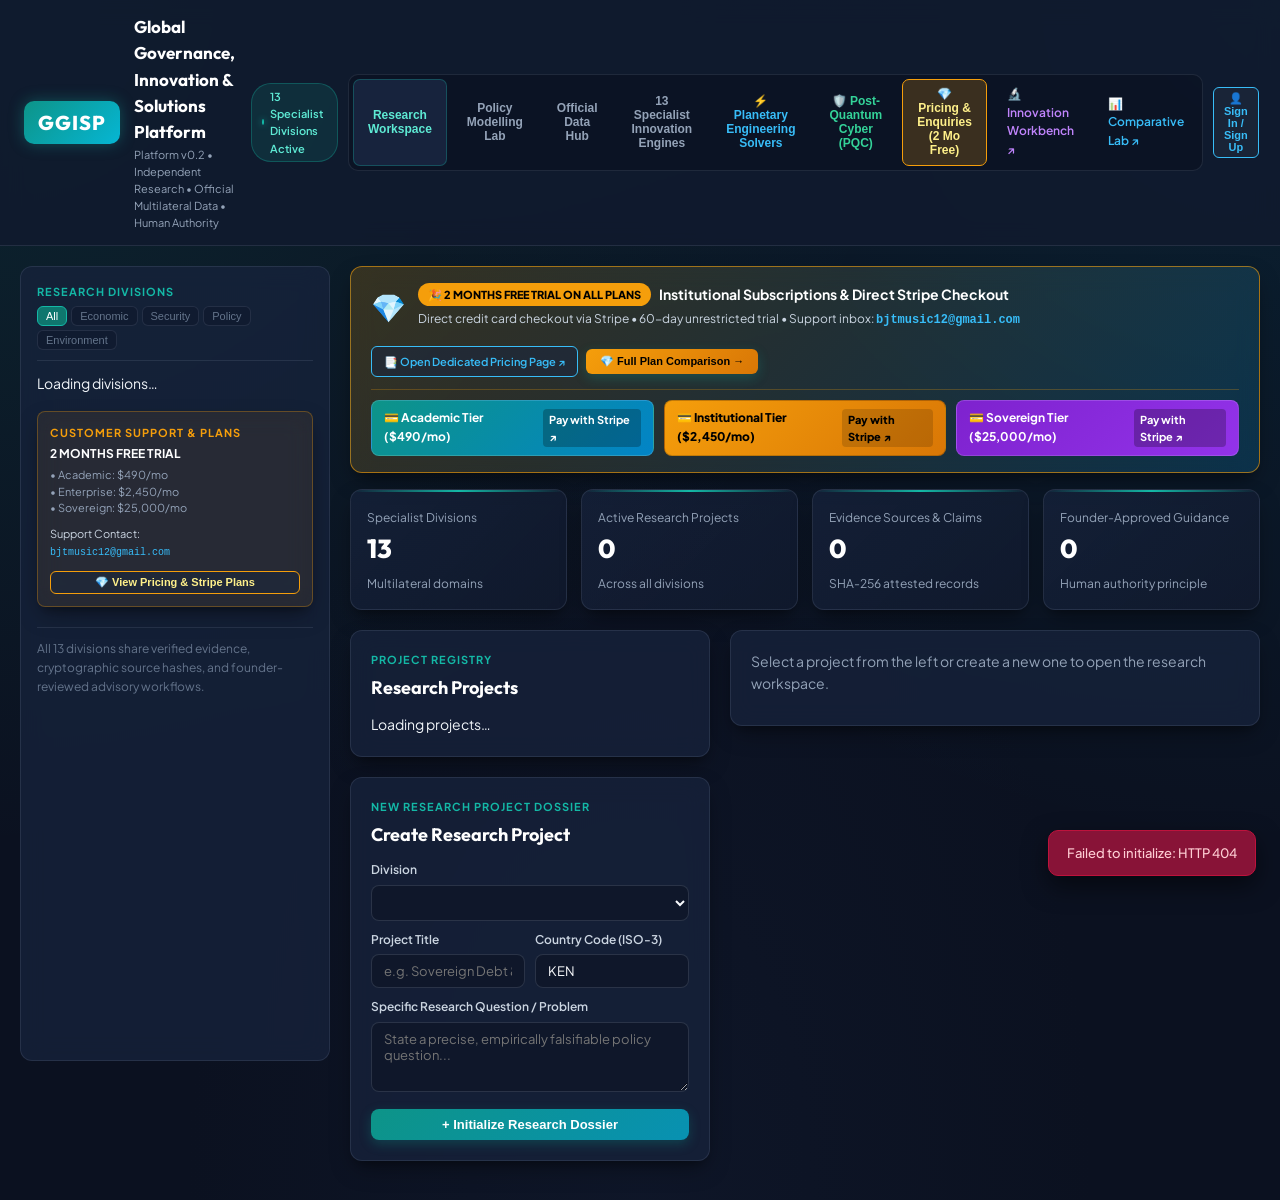
==== commit 043a217b: "feat(pricing): add direct Stripe quick links to top banner, standalone pricing.html, smooth scroll t" ====
--- a/index.html
+++ b/index.html
@@ -455,24 +455,45 @@
 
   <!-- Main View -->
   <main>
-    <!-- Prominent Global Launch & Pricing Announcement Banner -->
-    <div class="panel" style="background: linear-gradient(135deg, rgba(245, 158, 11, 0.15), rgba(14, 165, 233, 0.15)); border: 1px solid rgba(245, 158, 11, 0.5); margin-bottom: 16px; padding: 14px 18px; display: flex; align-items: center; justify-content: space-between; gap: 16px; flex-wrap: wrap;">
-      <div style="display: flex; align-items: center; gap: 14px;">
-        <span style="font-size: 26px;">🎉</span>
-        <div>
-          <div style="display: flex; align-items: center; gap: 8px; flex-wrap: wrap;">
-            <span class="badge" style="background: #f59e0b; color: #000; font-weight: 800; font-size: 10px; padding: 2px 8px;">2 MONTHS FREE TRIAL</span>
-            <span style="font-size: 13px; font-weight: 700; color: #fff;">Subscription Models & Customer Support Active</span>
-          </div>
-          <div style="font-size: 12px; color: #cbd5e1; margin-top: 3px;">
-            Academic ($490/mo) • Institutional ($2,450/mo) • Sovereign ($25,000/mo) | Support: <code style="color: #38bdf8; font-weight: 700;">bjtmusic12@gmail.com</code>
-          </div>
-        </div>
-      </div>
-      <div style="display: flex; gap: 8px; align-items: center;">
-        <button class="btn btn-primary btn-sm" onclick="switchTab('pricing')" style="background: linear-gradient(135deg, #f59e0b, #d97706); color: #000; font-weight: 800; cursor: pointer; display: flex; align-items: center; gap: 5px;">
-          💎 Open Pricing & Stripe Plans →
-        </button>
+    <!-- Prominent Global Launch & Pricing Announcement Banner with Direct Stripe Links -->
+    <div class="panel" style="background: linear-gradient(135deg, rgba(245, 158, 11, 0.18), rgba(14, 165, 233, 0.18)); border: 1px solid rgba(245, 158, 11, 0.6); margin-bottom: 16px; padding: 16px 20px;">
+      <div style="display: flex; align-items: center; justify-content: space-between; gap: 16px; flex-wrap: wrap; margin-bottom: 12px;">
+        <div style="display: flex; align-items: center; gap: 12px;">
+          <span style="font-size: 28px;">💎</span>
+          <div>
+            <div style="display: flex; align-items: center; gap: 8px; flex-wrap: wrap;">
+              <span class="badge" style="background: #f59e0b; color: #000; font-weight: 800; font-size: 11px; padding: 3px 10px;">🎉 2 MONTHS FREE TRIAL ON ALL PLANS</span>
+              <span style="font-size: 14px; font-weight: 700; color: #fff;">Institutional Subscriptions & Direct Stripe Checkout</span>
+            </div>
+            <div style="font-size: 12px; color: #cbd5e1; margin-top: 4px;">
+              Direct credit card checkout via Stripe • 60-day unrestricted trial • Support inbox: <code style="color: #38bdf8; font-weight: 700;">bjtmusic12@gmail.com</code>
+            </div>
+          </div>
+        </div>
+        <div style="display: flex; gap: 8px; align-items: center; flex-wrap: wrap;">
+          <a href="/pricing" target="_blank" class="btn btn-secondary btn-sm" style="font-size: 11px; text-decoration: none; display: inline-flex; align-items: center; gap: 4px; border-color: #38bdf8; color: #38bdf8; padding: 6px 12px;">
+            📑 Open Dedicated Pricing Page ↗
+          </a>
+          <button class="btn btn-primary btn-sm" onclick="switchTab('pricing')" style="background: linear-gradient(135deg, #f59e0b, #d97706); color: #000; font-weight: 800; cursor: pointer; display: flex; align-items: center; gap: 5px; padding: 6px 14px;">
+            💎 Full Plan Comparison →
+          </button>
+        </div>
+      </div>
+
+      <!-- Quick Stripe Direct Payment Links Row -->
+      <div style="display: grid; grid-template-columns: repeat(auto-fit, minmax(240px, 1fr)); gap: 10px; padding-top: 10px; border-top: 1px solid rgba(245, 158, 11, 0.25);">
+        <a href="https://buy.stripe.com/test_28E14f26D7mt5BfbSvcjS0y" target="_blank" rel="noopener noreferrer" style="background: linear-gradient(135deg, #0d9488, #0284c7); color: #fff; padding: 8px 12px; border-radius: 8px; text-decoration: none; font-size: 12px; font-weight: 700; display: flex; align-items: center; justify-content: space-between; border: 1px solid rgba(255,255,255,0.15);">
+          <span>💳 Academic Tier ($490/mo)</span>
+          <span style="font-size: 11px; background: rgba(0,0,0,0.25); padding: 2px 6px; border-radius: 4px;">Pay with Stripe ↗</span>
+        </a>
+        <a href="https://buy.stripe.com/test_7sY4gr6mT0Y5fbP2hVcjS0z" target="_blank" rel="noopener noreferrer" style="background: linear-gradient(135deg, #f59e0b, #d97706); color: #000; padding: 8px 12px; border-radius: 8px; text-decoration: none; font-size: 12px; font-weight: 800; display: flex; align-items: center; justify-content: space-between; border: 1px solid rgba(0,0,0,0.2);">
+          <span>💳 Institutional Tier ($2,450/mo)</span>
+          <span style="font-size: 11px; background: rgba(0,0,0,0.15); padding: 2px 6px; border-radius: 4px;">Pay with Stripe ↗</span>
+        </a>
+        <a href="https://buy.stripe.com/test_3cI9AL7qX2290gV2hVcjS0A" target="_blank" rel="noopener noreferrer" style="background: linear-gradient(135deg, #7e22ce, #9333ea); color: #fff; padding: 8px 12px; border-radius: 8px; text-decoration: none; font-size: 12px; font-weight: 700; display: flex; align-items: center; justify-content: space-between; border: 1px solid rgba(255,255,255,0.15);">
+          <span>💳 Sovereign Tier ($25,000/mo)</span>
+          <span style="font-size: 11px; background: rgba(0,0,0,0.25); padding: 2px 6px; border-radius: 4px;">Pay with Stripe ↗</span>
+        </a>
       </div>
     </div>
 
@@ -1314,7 +1335,13 @@
   if (targetTab) {
     targetTab.style.display = 'block';
     state.activeTab = tabName;
-    window.scrollTo({ top: 0, behavior: 'smooth' });
+    if (tabName === 'pricing') {
+      if ($('metricsBar')) $('metricsBar').style.display = 'none';
+      targetTab.scrollIntoView({ behavior: 'smooth', block: 'start' });
+    } else {
+      if ($('metricsBar')) $('metricsBar').style.display = 'grid';
+      window.scrollTo({ top: 0, behavior: 'smooth' });
+    }
   }
   if (tabName === 'specialist' && (!state.specialistCatalog || !state.specialistCatalog.length)) {
     loadSpecialistCatalog();
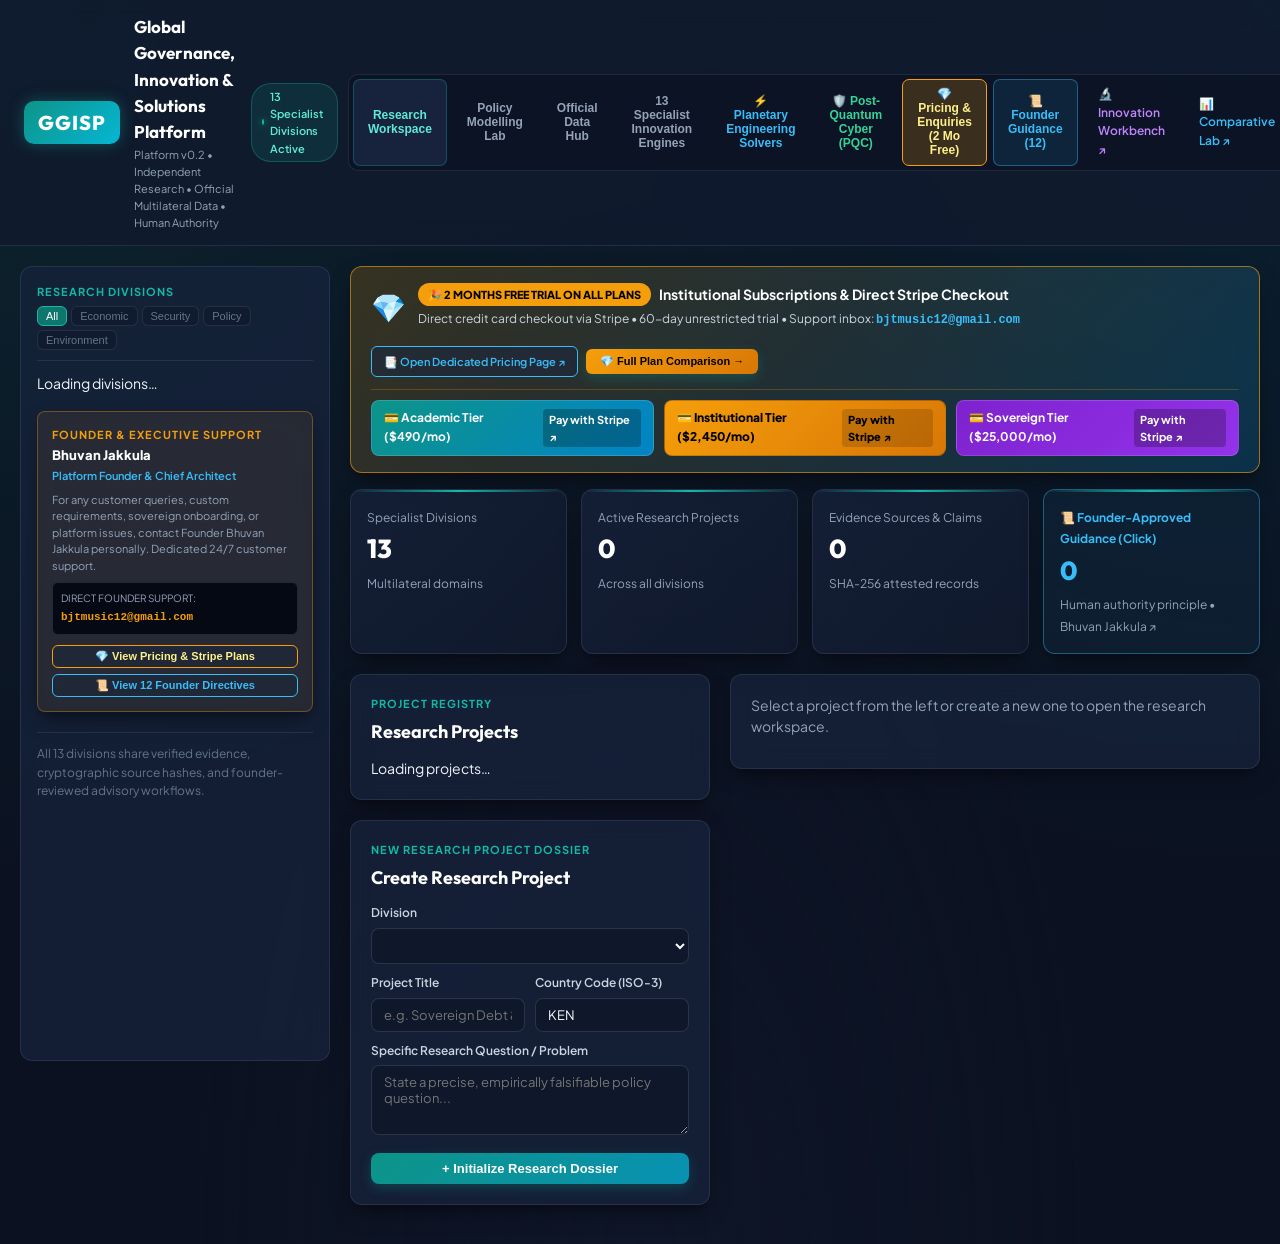
==== commit 99af1eab: "feat: gate customer services with sign-in, activate 12 Founder Directives modal, and add Founder Bhu" ====
--- a/index.html
+++ b/index.html
@@ -401,6 +401,7 @@
       <button class="nav-btn" data-tab="engineering" style="color: #38bdf8; font-weight: 700;">⚡ Planetary Engineering Solvers</button>
       <button class="nav-btn" data-tab="pqc" style="color: #34d399; font-weight: 700;">🛡️ Post-Quantum Cyber (PQC)</button>
       <button class="nav-btn" data-tab="pricing" id="navBtnPricing" style="background: rgba(245, 158, 11, 0.2); border: 1px solid #f59e0b; color: #fef08a; font-weight: 800;">💎 Pricing & Enquiries (2 Mo Free)</button>
+      <button class="nav-btn" onclick="openApprovedGuidanceModal()" style="color: #38bdf8; font-weight: 700; border: 1px solid rgba(56, 189, 248, 0.4); background: rgba(56, 189, 248, 0.1);">📜 Founder Guidance (12)</button>
       <a href="/workbench" target="_blank" class="nav-btn" style="color:#c084fc; text-decoration:none; display:inline-flex; align-items:center; gap:4px;">🔬 Innovation Workbench ↗</a>
       <a href="/lab" target="_blank" class="nav-btn" style="color:#38bdf8; text-decoration:none; display:inline-flex; align-items:center; gap:4px;">📊 Comparative Lab ↗</a>
     </div>
@@ -430,22 +431,26 @@
     </div>
     <div id="domainList">Loading divisions…</div>
 
-    <!-- Customer Support & Pricing Sidebar Widget -->
-    <div class="panel" style="margin-top: 16px; background: rgba(245, 158, 11, 0.08); border: 1px solid rgba(245, 158, 11, 0.3); padding: 12px; border-radius: 8px;">
-      <div class="eyebrow" style="color: #f59e0b; margin-bottom: 4px;">CUSTOMER SUPPORT & PLANS</div>
-      <div style="font-size: 12px; font-weight: 700; color: #fff; margin-bottom: 4px;">2 MONTHS FREE TRIAL</div>
+    <!-- Customer Support & Founder Advisory Sidebar Widget -->
+    <div class="panel" style="margin-top: 16px; background: rgba(245, 158, 11, 0.08); border: 1px solid rgba(245, 158, 11, 0.35); padding: 14px; border-radius: 8px;">
+      <div class="eyebrow" style="color: #f59e0b; margin-bottom: 2px;">FOUNDER & EXECUTIVE SUPPORT</div>
+      <div style="font-size: 13px; font-weight: 800; color: #fff; margin-bottom: 2px;">Bhuvan Jakkula</div>
+      <div style="font-size: 11px; color: #38bdf8; font-weight: 600; margin-bottom: 8px;">Platform Founder & Chief Architect</div>
       <div style="font-size: 11px; color: var(--text-muted); line-height: 1.5; margin-bottom: 8px;">
-        • Academic: $490/mo<br>
-        • Enterprise: $2,450/mo<br>
-        • Sovereign: $25,000/mo
-      </div>
-      <div style="font-size: 11px; color: #cbd5e1; margin-bottom: 10px;">
-        Support Contact:<br>
-        <code style="color: #38bdf8; font-size: 10px; word-break: break-all;">bjtmusic12@gmail.com</code>
-      </div>
-      <button class="btn btn-secondary btn-sm" onclick="switchTab('pricing')" style="width: 100%; justify-content: center; border-color: #f59e0b; color: #fef08a; cursor: pointer; font-size: 11px; font-weight: 700;">
-        💎 View Pricing & Stripe Plans
-      </button>
+        For any customer queries, custom requirements, sovereign onboarding, or platform issues, contact Founder Bhuvan Jakkula personally. Dedicated 24/7 customer support.
+      </div>
+      <div style="font-size: 11px; color: #cbd5e1; margin-bottom: 10px; background: #050914; padding: 8px; border-radius: 6px; border: 1px solid #1e293b;">
+        <div style="font-size: 10px; color: #94a3b8; text-transform: uppercase;">Direct Founder Support:</div>
+        <code style="color: #f59e0b; font-size: 11px; font-weight: 700; word-break: break-all;">bjtmusic12@gmail.com</code>
+      </div>
+      <div style="display: flex; flex-direction: column; gap: 6px;">
+        <button class="btn btn-secondary btn-sm" onclick="switchTab('pricing')" style="width: 100%; justify-content: center; border-color: #f59e0b; color: #fef08a; cursor: pointer; font-size: 11px; font-weight: 700;">
+          💎 View Pricing & Stripe Plans
+        </button>
+        <button class="btn btn-secondary btn-sm" onclick="openApprovedGuidanceModal()" style="width: 100%; justify-content: center; border-color: #38bdf8; color: #38bdf8; cursor: pointer; font-size: 11px; font-weight: 600;">
+          📜 View 12 Founder Directives
+        </button>
+      </div>
     </div>
 
     <div style="margin-top: 16px; padding-top: 12px; border-top: 1px solid var(--border);" class="help">
@@ -501,7 +506,11 @@
       <div class="metric-card"><small>Specialist Divisions</small><div class="metric-num">13</div><small>Multilateral domains</small></div>
       <div class="metric-card"><small>Active Research Projects</small><div class="metric-num" id="metricProjects">0</div><small>Across all divisions</small></div>
       <div class="metric-card"><small>Evidence Sources & Claims</small><div class="metric-num" id="metricEvidence">0</div><small>SHA-256 attested records</small></div>
-      <div class="metric-card"><small>Founder-Approved Guidance</small><div class="metric-num" id="metricApproved">0</div><small>Human authority principle</small></div>
+      <div class="metric-card" id="cardApprovedGuidance" onclick="openApprovedGuidanceModal()" style="cursor: pointer; border: 1px solid rgba(56, 189, 248, 0.4); background: rgba(56, 189, 248, 0.05); transition: all 0.2s;" title="Click to view all 12 Founder-Approved Policy Directives by Bhuvan Jakkula">
+        <small style="color: #38bdf8; font-weight: 700;">📜 Founder-Approved Guidance (Click)</small>
+        <div class="metric-num" id="metricApproved" style="color: #38bdf8;">0</div>
+        <small>Human authority principle • Bhuvan Jakkula ↗</small>
+      </div>
     </div>
 
     <!-- TAB 1: WORKSPACE -->
@@ -1133,32 +1142,37 @@
       <!-- Customer Enquiries & Support Desk -->
       <div class="grid-2">
         <!-- Direct Support Card -->
-        <div class="panel" style="background: rgba(15, 23, 42, 0.85); border-color: rgba(56, 189, 248, 0.4);">
-          <div class="eyebrow" style="color: #38bdf8;">CUSTOMER SUPPORT & DIRECT ENQUIRIES</div>
-          <h3 style="margin-top: 2px;">Contact Global Advisory & Support</h3>
+        <div class="panel" style="background: rgba(15, 23, 42, 0.85); border-color: rgba(245, 158, 11, 0.45);">
+          <div class="eyebrow" style="color: #f59e0b;">FOUNDER & EXECUTIVE CUSTOMER SUPPORT</div>
+          <h3 style="margin-top: 2px;">Contact Founder Bhuvan Jakkula Personally</h3>
           <p style="font-size: 13px; color: var(--text-muted); line-height: 1.6;">
-            Have questions regarding sovereign deployment, customized quantitative engines, or activating your 2-month institutional free trial? Our team is available directly.
+            Have queries, technical questions, sovereign onboarding needs, or issues with your subscription or data engines? Contact <b>Founder Bhuvan Jakkula</b> personally. Dedicated 24/7 customer support to resolve customer issues and guide quantitative implementations.
           </p>
 
           <div style="background: #050914; border: 1px solid #1e293b; border-radius: 10px; padding: 16px; margin: 16px 0;">
             <div style="font-size: 11px; text-transform: uppercase; color: var(--text-dim); letter-spacing: 1px; margin-bottom: 4px;">
-              OFFICIAL CUSTOMER SUPPORT INBOX
+              FOUNDER'S DIRECT CUSTOMER SUPPORT LINE
             </div>
             <div style="display: flex; align-items: center; justify-content: space-between; flex-wrap: wrap; gap: 8px;">
-              <code style="font-size: 16px; color: #f59e0b; font-weight: 700; word-break: break-all;">bjtmusic12@gmail.com</code>
+              <code style="font-size: 18px; color: #f59e0b; font-weight: 800; word-break: break-all;">bjtmusic12@gmail.com</code>
               <button id="btnCopySupportEmail" class="btn btn-sm btn-secondary" style="font-size: 11px; cursor:pointer;">
                 📋 Copy Email
               </button>
             </div>
             <div style="font-size: 11px; color: #94a3b8; margin-top: 8px;">
-              Response Window: Standard within 4 business hours • Institutional Priority within 1 hour
+              Contact: <b>Bhuvan Jakkula</b> (Founder & Chief Architect) • Always active for customer queries & support
             </div>
           </div>
 
           <div style="display: flex; gap: 10px; flex-wrap: wrap;">
-            <a href="mailto:bjtmusic12@gmail.com?subject=GGISP%20Platform%20Customer%20Enquiry%20-%20Free%20Trial" class="btn btn-primary" style="text-decoration: none; display: inline-flex; align-items: center; gap: 6px;">
-              📧 Send Direct Email
+            <a href="mailto:bjtmusic12@gmail.com?subject=GGISP%20Platform%20Query%20to%20Founder%20Bhuvan%20Jakkula" class="btn btn-primary" style="text-decoration: none; display: inline-flex; align-items: center; gap: 6px;">
+              📧 Email Founder Bhuvan Jakkula
             </a>
+            <button class="btn btn-secondary" onclick="openApprovedGuidanceModal()" style="border-color: #38bdf8; color: #38bdf8;">
+              📜 12 Founder Directives
+            </button>
+          </div>
+        </div>
             <button id="btnScrollToForm" class="btn btn-secondary" style="cursor:pointer;">
               ✍️ Fill Enquiry Form
             </button>
@@ -1278,6 +1292,51 @@
   </div>
 </div>
 
+<!-- Founder-Approved Policy Guidance Modal (12 Directives) -->
+<div id="guidanceModal" style="display:none; position:fixed; inset:0; background:rgba(3,7,18,0.88); backdrop-filter:blur(10px); z-index:1000; align-items:center; justify-content:center; padding:20px;">
+  <div style="background:#0b1120; border:1px solid #1e293b; border-radius:16px; width:95%; max-width:980px; max-height:90vh; display:flex; flex-direction:column; box-shadow:0 25px 60px -12px rgba(0,0,0,0.85); position:relative;">
+    <!-- Modal Header -->
+    <div style="padding:20px 24px; border-bottom:1px solid #1e293b; display:flex; align-items:center; justify-content:space-between; flex-wrap:wrap; gap:12px;">
+      <div>
+        <div style="display:flex; align-items:center; gap:8px;">
+          <span class="badge" style="background:#f59e0b; color:#000; font-weight:800; font-size:10px; padding:2px 8px;">HUMAN AUTHORITY PRINCIPLE</span>
+          <span style="font-size:11px; color:#38bdf8; font-weight:700;">12 Policy Directives Across Multilateral Domains</span>
+        </div>
+        <h2 style="margin:6px 0 2px 0; font-family:'Outfit', sans-serif; font-size:22px; color:#fff;">
+          🏛️ Founder-Approved Policy Guidance (12 Directives)
+        </h2>
+        <div style="font-size:12px; color:var(--text-muted);">
+          Personally Authored & Approved by <b>Founder Bhuvan Jakkula</b> • Rooted in verified empirical data and non-delegable human responsibility.
+        </div>
+      </div>
+      <button id="guidanceModalClose" style="background:transparent; border:0; color:#94a3b8; font-size:24px; cursor:pointer; line-height:1; padding:4px;" title="Close">✕</button>
+    </div>
+
+    <!-- Personal Founder Support & Queries Box -->
+    <div style="background:linear-gradient(135deg, rgba(245,158,11,0.12), rgba(2,132,199,0.08)); border-bottom:1px solid rgba(245,158,11,0.3); padding:14px 24px; display:flex; align-items:center; justify-content:space-between; flex-wrap:wrap; gap:12px;">
+      <div>
+        <div style="font-size:13px; font-weight:700; color:#fff;">
+          Have queries on these directives, or require custom sovereign policy models?
+        </div>
+        <div style="font-size:12px; color:#cbd5e1; margin-top:2px;">
+          Contact <b>Founder Bhuvan Jakkula</b> personally. Dedicated customer support for all customer issues, briefings, and sovereign SLAs.
+        </div>
+      </div>
+      <div style="display:flex; gap:10px; align-items:center; flex-wrap:wrap;">
+        <code style="color:#f59e0b; font-weight:700; font-size:13px; background:#050914; padding:5px 10px; border-radius:6px; border:1px solid #1e293b;">bjtmusic12@gmail.com</code>
+        <a href="mailto:bjtmusic12@gmail.com?subject=GGISP%20Policy%20Guidance%20Query%20to%20Founder%20Bhuvan%20Jakkula" class="btn btn-primary btn-sm" style="font-size:11px; text-decoration:none; padding:6px 14px; background:linear-gradient(135deg, #0284c7, #0369a1); display:inline-flex; align-items:center; gap:5px;">
+          ✉️ Contact Founder Personally
+        </a>
+      </div>
+    </div>
+
+    <!-- Guidance List Container -->
+    <div id="guidanceListContainer" style="overflow-y:auto; padding:20px 24px; flex:1; display:flex; flex-direction:column; gap:16px;">
+      <div style="color:#94a3b8; text-align:center; padding:30px;">Loading 12 Founder-Approved Policy Directives…</div>
+    </div>
+  </div>
+</div>
+
 <script>
 const state = {
   domains: [],
@@ -1287,12 +1346,25 @@
   familyFilter: 'all',
   currentDetail: null,
   cachedMacro: null,
-  lastSimResult: null
+  lastSimResult: null,
+  isAuthenticated: false,
+  currentUser: null,
+  isAuthor: false
 };
 
 const $ = id => document.getElementById(id);
 const esc = s => String(s ?? '').replace(/[&<>"']/g, c => ({'&':'&amp;','<':'&lt;','>':'&gt;','"':'&quot;',"'":'&#39;'}[c]));
 const tag = (type, text) => `<span class="tag ${type}">${esc(text)}</span>`;
+
+function requireAuth(actionDescription = 'access this platform service') {
+  if (!state.isAuthenticated) {
+    notify(`🔒 Please Sign In or Create an Account to ${actionDescription}.`, 'error');
+    if ($('authModal')) $('authModal').style.display = 'flex';
+    return false;
+  }
+  return true;
+}
+window.requireAuth = requireAuth;
 
 async function api(url, options = {}) {
   let finalUrl = url;
@@ -1878,6 +1950,13 @@
   const f = e.target;
   const id = f.id;
   e.preventDefault();
+
+  // Authentication gate: customers must sign up or sign in to use services
+  if (!['authSignInForm', 'authSignUpForm', 'customerEnquiryForm', 'pricingEnquiryForm'].includes(id)) {
+    if (!requireAuth('use this platform service')) {
+      return;
+    }
+  }
 
   try {
     if (id === 'createProjectForm') {
@@ -2689,6 +2768,9 @@
   try {
     const res = await api('/api/auth/me');
     if (res.authenticated && res.user) {
+      state.isAuthenticated = true;
+      state.currentUser = res.user;
+      state.isAuthor = Boolean(res.is_author);
       if ($('authModalBtn')) $('authModalBtn').style.display = 'none';
       if ($('userLoggedInPill')) $('userLoggedInPill').style.display = 'flex';
       if ($('userDisplayName')) $('userDisplayName').textContent = '👤 ' + (res.user.full_name || res.user.email);
@@ -2706,10 +2788,16 @@
         }
       }
     } else {
+      state.isAuthenticated = false;
+      state.currentUser = null;
+      state.isAuthor = false;
       if ($('authModalBtn')) $('authModalBtn').style.display = 'flex';
       if ($('userLoggedInPill')) $('userLoggedInPill').style.display = 'none';
     }
   } catch (e) {
+    state.isAuthenticated = false;
+    state.currentUser = null;
+    state.isAuthor = false;
     if ($('authModalBtn')) $('authModalBtn').style.display = 'flex';
     if ($('userLoggedInPill')) $('userLoggedInPill').style.display = 'none';
   }
@@ -2724,6 +2812,83 @@
 });
 window.addEventListener('click', (e) => {
   if (e.target === $('authModal')) $('authModal').style.display = 'none';
+  if (e.target === $('guidanceModal')) $('guidanceModal').style.display = 'none';
+});
+
+// ---------------- Founder-Approved Policy Guidance (Human Authority Principle) ----------------
+async function openApprovedGuidanceModal() {
+  const modal = $('guidanceModal');
+  if (modal) modal.style.display = 'flex';
+  const container = $('guidanceListContainer');
+  if (!container) return;
+  container.innerHTML = '<div style="color:#94a3b8; text-align:center; padding:30px;">Loading 12 Founder-Approved Policy Directives…</div>';
+
+  try {
+    const data = await api('/api/guidance/approved');
+    const items = data.guidance || [];
+    if (!items.length) {
+      container.innerHTML = '<div style="color:#94a3b8; text-align:center; padding:30px;">No approved guidance recorded.</div>';
+      return;
+    }
+
+    container.innerHTML = items.map((item, idx) => `
+      <div style="background:#050914; border:1px solid #1e293b; border-radius:12px; padding:18px; display:flex; flex-direction:column; gap:10px;">
+        <div style="display:flex; justify-content:space-between; align-items:flex-start; flex-wrap:wrap; gap:8px;">
+          <div>
+            <div style="display:flex; align-items:center; gap:8px; margin-bottom:4px;">
+              <span class="badge" style="background:rgba(56,189,248,0.15); border:1px solid #38bdf8; color:#bae6fd; font-size:10px;">
+                ${esc(item.domain_name || item.domain_slug)}
+              </span>
+              <span style="font-size:11px; color:#34d399; font-weight:700;">✓ Human Authority Principle Verified</span>
+            </div>
+            <h4 style="margin:0; font-size:16px; color:#fff; font-family:'Outfit', sans-serif;">
+              ${idx + 1}. ${esc(item.project_title)}
+            </h4>
+          </div>
+          <span style="font-size:11px; color:var(--text-dim); background:rgba(255,255,255,0.05); padding:3px 8px; border-radius:6px; font-family:monospace;">
+            Directive #${item.id}
+          </span>
+        </div>
+
+        <div style="background:rgba(15,23,42,0.6); border-left:3px solid #f59e0b; padding:12px 16px; border-radius:0 8px 8px 0;">
+          <div style="font-size:11px; font-weight:700; color:#f59e0b; text-transform:uppercase; letter-spacing:0.5px; margin-bottom:4px;">
+            Personally Authored Recommendation Statement:
+          </div>
+          <div style="font-size:13px; color:#f8fafc; line-height:1.6; font-weight:500;">
+            ${esc(item.recommendation)}
+          </div>
+        </div>
+
+        <div style="display:grid; grid-template-columns:1fr 1fr; gap:12px; font-size:12px;">
+          <div style="background:rgba(255,255,255,0.02); border:1px solid #1e293b; padding:12px; border-radius:8px;">
+            <b style="color:#38bdf8; display:block; margin-bottom:4px;">Strategic Rationale:</b>
+            <span style="color:#cbd5e1; line-height:1.5;">${esc(item.rationale)}</span>
+          </div>
+          <div style="background:rgba(255,255,255,0.02); border:1px solid #1e293b; padding:12px; border-radius:8px;">
+            <b style="color:#f43f5e; display:block; margin-bottom:4px;">Evaluated Risks & Trade-Offs:</b>
+            <span style="color:#cbd5e1; line-height:1.5;">${esc(item.risks)}</span>
+          </div>
+        </div>
+
+        <div style="display:flex; justify-content:space-between; align-items:center; flex-wrap:wrap; gap:8px; padding-top:8px; border-top:1px solid #1e293b; font-size:11px;">
+          <div style="color:var(--text-dim);">
+            ✍️ Personally approved by <b>Founder Bhuvan Jakkula</b> • Authority: ${esc(item.author || 'Founder')}
+          </div>
+          <a href="mailto:bjtmusic12@gmail.com?subject=Enquiry%20on%20Directive%20%23${item.id}%20(${encodeURIComponent(item.project_title)})" class="btn btn-secondary btn-sm" style="font-size:11px; padding:4px 10px; text-decoration:none; color:#38bdf8; border-color:#38bdf8;">
+            ✉️ Contact Founder Bhuvan Jakkula on this Directive
+          </a>
+        </div>
+      </div>
+    `).join('');
+  } catch (err) {
+    container.innerHTML = `<div style="color:#f43f5e; text-align:center; padding:30px;">Failed to load guidance: ${esc(err.message)}</div>`;
+  }
+}
+window.openApprovedGuidanceModal = openApprovedGuidanceModal;
+
+$('guidanceModalClose')?.addEventListener('click', () => {
+  $('guidanceModal').style.display = 'none';
+});
 });
 
 $('tabAuthSignInBtn')?.addEventListener('click', () => {
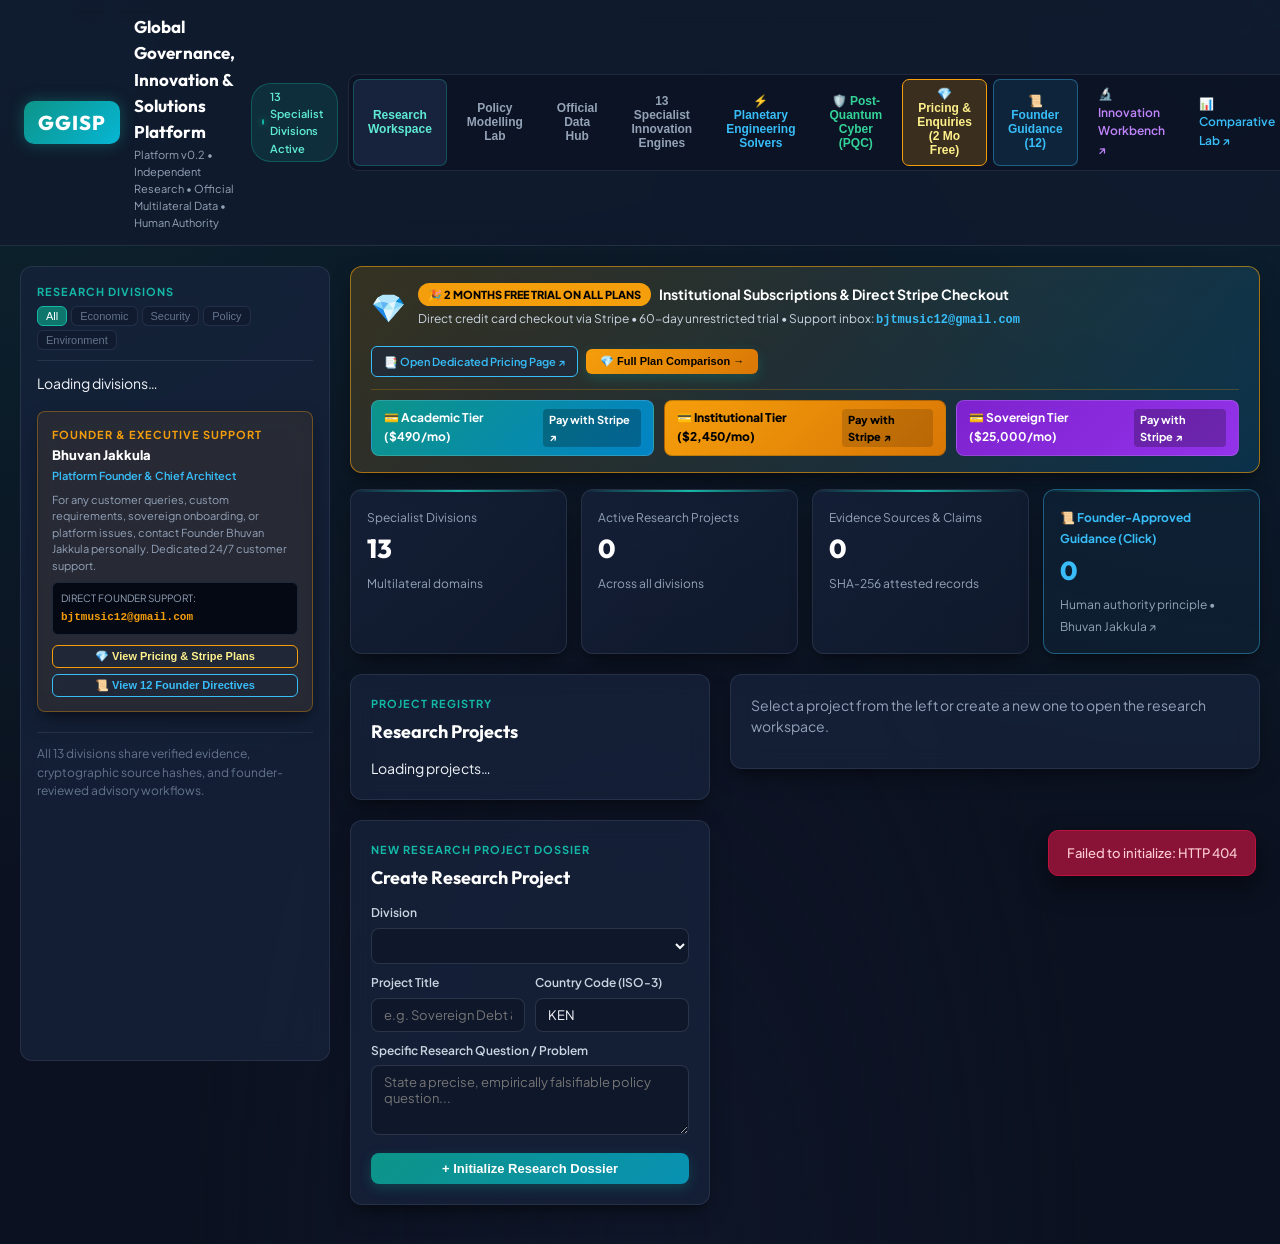
==== commit 4b5aff6f: "fix: resolve syntax error in index.html to allow dynamic loading of projects, metrics, and founder g" ====
--- a/index.html
+++ b/index.html
@@ -2889,7 +2889,6 @@
 $('guidanceModalClose')?.addEventListener('click', () => {
   $('guidanceModal').style.display = 'none';
 });
-});
 
 $('tabAuthSignInBtn')?.addEventListener('click', () => {
   $('tabAuthSignInBtn').classList.add('active');
